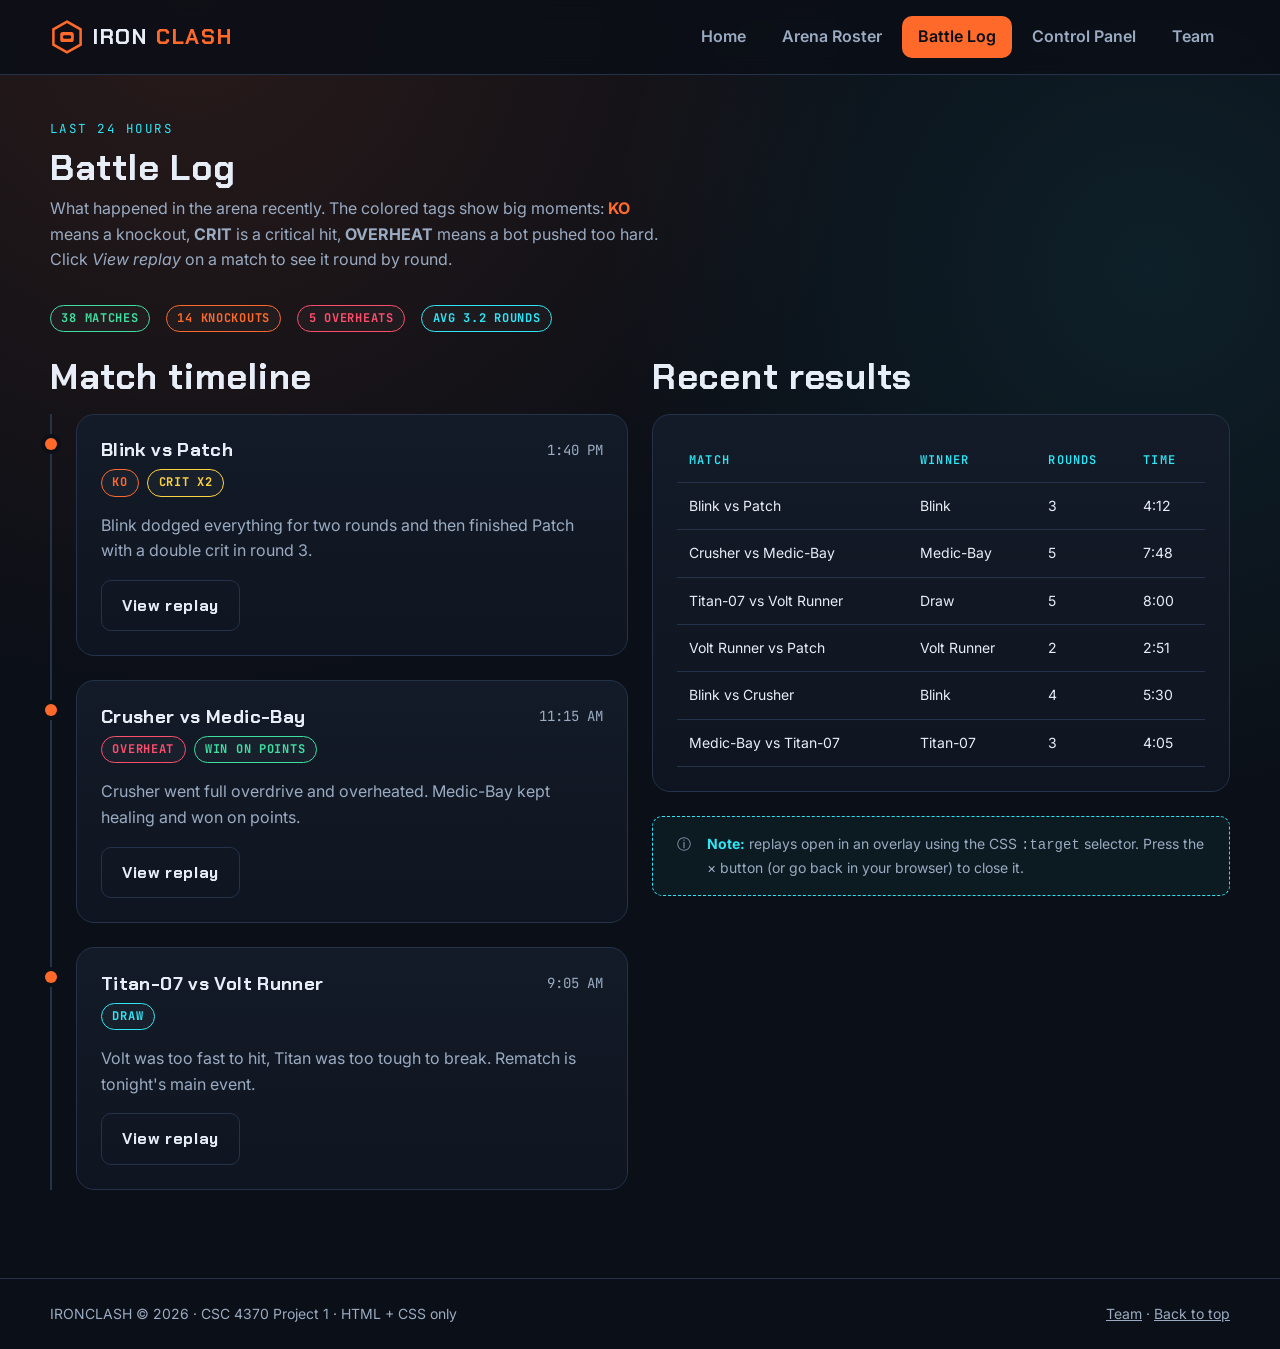
==== battle-log.html @ f1e57f51 "added roster page with type filters" ====
<!DOCTYPE html>
<html lang="en">
<head>
  <meta charset="UTF-8">
  <meta name="viewport" content="width=device-width, initial-scale=1.0">
  <meta name="description" content="IRONCLASH battle log - recent matches, alerts and round by round replays.">
  <title>Battle Log | IRONCLASH</title>
  <link rel="icon" href="images/logo.svg" type="image/svg+xml">
  <link rel="preconnect" href="https://fonts.googleapis.com">
  <link rel="preconnect" href="https://fonts.gstatic.com" crossorigin>
  <link href="https://fonts.googleapis.com/css2?family=Chakra+Petch:wght@500;700&family=Inter:wght@400;600&family=JetBrains+Mono:wght@400;700&display=swap" rel="stylesheet">
  <link rel="stylesheet" href="css/style.css">
  <link rel="stylesheet" href="css/animations.css">
</head>
<body>
  <a class="skip-link" href="#main">Skip to content</a>

  <header class="site-header">
    <div class="container header-inner">
      <a class="brand" href="index.html" aria-label="IRONCLASH home">
        <img class="brand-mark" src="images/logo.svg" alt="">
        IRON<span>CLASH</span>
      </a>
      <input type="checkbox" id="nav-toggle" class="nav-toggle">
      <label for="nav-toggle" class="nav-toggle-label"><span class="burger"></span> Menu</label>
      <nav class="main-nav" aria-label="Main">
        <ul>
          <li><a href="index.html">Home</a></li>
          <li><a href="roster.html">Arena Roster</a></li>
          <li><a href="battle-log.html" aria-current="page">Battle Log</a></li>
          <li><a href="control-panel.html">Control Panel</a></li>
          <li><a href="team.html">Team</a></li>
        </ul>
      </nav>
    </div>
  </header>

  <main id="main" class="container">
    <section class="page-head">
      <span class="eyebrow">Last 24 hours</span>
      <h1>Battle Log</h1>
      <p>What happened in the arena recently. The colored tags show big moments: <strong class="text-accent">KO</strong> means a knockout, <strong>CRIT</strong> is a critical hit, <strong>OVERHEAT</strong> means a bot pushed too hard. Click <em>View replay</em> on a match to see it round by round.</p>
    </section>

    <div class="summary" aria-label="Season summary">
      <span class="chip chip-green">38 matches</span>
      <span class="chip chip-orange">14 knockouts</span>
      <span class="chip chip-red">5 overheats</span>
      <span class="chip chip-cyan">avg 3.2 rounds</span>
    </div>

    <div class="grid grid-2">
      <section aria-labelledby="timeline-title">
        <h2 id="timeline-title">Match timeline</h2>
        <ol class="timeline">
          <li>
            <article class="card log-entry">
              <header>
                <h3 class="mb-0">Blink vs Patch</h3>
                <time datetime="2026-10-18T13:40">1:40 PM</time>
              </header>
              <div class="chips">
                <span class="chip chip-orange">KO</span>
                <span class="chip chip-yellow">CRIT x2</span>
              </div>
              <p class="text-muted">Blink dodged everything for two rounds and then finished Patch with a double crit in round 3.</p>
              <a class="btn btn-ghost" href="#replay-1">View replay</a>
            </article>
          </li>
          <li>
            <article class="card log-entry">
              <header>
                <h3 class="mb-0">Crusher vs Medic-Bay</h3>
                <time datetime="2026-10-18T11:15">11:15 AM</time>
              </header>
              <div class="chips">
                <span class="chip chip-red">OVERHEAT</span>
                <span class="chip chip-green">WIN ON POINTS</span>
              </div>
              <p class="text-muted">Crusher went full overdrive and overheated. Medic-Bay kept healing and won on points.</p>
              <a class="btn btn-ghost" href="#replay-2">View replay</a>
            </article>
          </li>
          <li>
            <article class="card log-entry">
              <header>
                <h3 class="mb-0">Titan-07 vs Volt Runner</h3>
                <time datetime="2026-10-18T09:05">9:05 AM</time>
              </header>
              <div class="chips">
                <span class="chip chip-cyan">DRAW</span>
              </div>
              <p class="text-muted">Volt was too fast to hit, Titan was too tough to break. Rematch is tonight's main event.</p>
              <a class="btn btn-ghost" href="#replay-3">View replay</a>
            </article>
          </li>
        </ol>
      </section>

      <section aria-labelledby="results-title">
        <h2 id="results-title">Recent results</h2>
        <div class="panel table-wrap">
          <table class="results-table">
            <caption class="sr-only">Last six match results</caption>
            <thead>
              <tr>
                <th scope="col">Match</th>
                <th scope="col">Winner</th>
                <th scope="col">Rounds</th>
                <th scope="col">Time</th>
              </tr>
            </thead>
            <tbody>
              <tr><td>Blink vs Patch</td><td>Blink</td><td>3</td><td>4:12</td></tr>
              <tr><td>Crusher vs Medic-Bay</td><td>Medic-Bay</td><td>5</td><td>7:48</td></tr>
              <tr><td>Titan-07 vs Volt Runner</td><td>Draw</td><td>5</td><td>8:00</td></tr>
              <tr><td>Volt Runner vs Patch</td><td>Volt Runner</td><td>2</td><td>2:51</td></tr>
              <tr><td>Blink vs Crusher</td><td>Blink</td><td>4</td><td>5:30</td></tr>
              <tr><td>Medic-Bay vs Titan-07</td><td>Titan-07</td><td>3</td><td>4:05</td></tr>
            </tbody>
          </table>
        </div>

        <div class="hint mt-4">
          <span aria-hidden="true">&#9432;</span>
          <p><strong>Note:</strong> replays open in an overlay using the CSS <code>:target</code> selector. Press the &times; button (or go back in your browser) to close it.</p>
        </div>
      </section>
    </div>
  </main>

  <!-- replay overlays: they show when the url ends in #replay-1, #replay-2 etc -->
  <div class="overlay" id="replay-1" role="dialog" aria-labelledby="r1-title">
    <div class="overlay-box panel hud-corners">
      <a class="overlay-close" href="#timeline-title" aria-label="Close replay">&times; close</a>
      <span class="eyebrow">Replay // 1:40 PM</span>
      <h2 id="r1-title">Blink vs Patch</h2>
      <div class="round">
        <h4>Round 1</h4>
        <div class="stat"><span>BLINK</span><span class="bar"><span class="fill fill-green" style="--val:100%"></span></span><span>100</span></div>
        <div class="stat"><span>PATCH</span><span class="bar"><span class="fill fill-green" style="--val:86%"></span></span><span>86</span></div>
      </div>
      <div class="round">
        <h4>Round 2</h4>
        <div class="stat"><span>BLINK</span><span class="bar"><span class="fill fill-green" style="--val:91%"></span></span><span>91</span></div>
        <div class="stat"><span>PATCH</span><span class="bar"><span class="fill" style="--val:54%"></span></span><span>54</span></div>
      </div>
      <div class="round">
        <h4>Round 3 <span class="chip chip-orange">KO</span></h4>
        <div class="stat"><span>BLINK</span><span class="bar"><span class="fill fill-green" style="--val:64%"></span></span><span>64</span></div>
        <div class="stat"><span>PATCH</span><span class="bar"><span class="fill fill-red" style="--val:0%"></span></span><span>0</span></div>
      </div>
    </div>
  </div>

  <div class="overlay" id="replay-2" role="dialog" aria-labelledby="r2-title">
    <div class="overlay-box panel hud-corners">
      <a class="overlay-close" href="#timeline-title" aria-label="Close replay">&times; close</a>
      <span class="eyebrow">Replay // 11:15 AM</span>
      <h2 id="r2-title">Crusher vs Medic-Bay</h2>
      <div class="round">
        <h4>Round 1</h4>
        <div class="stat"><span>CRUSHER</span><span class="bar"><span class="fill fill-green" style="--val:95%"></span></span><span>95</span></div>
        <div class="stat"><span>MEDIC</span><span class="bar"><span class="fill" style="--val:62%"></span></span><span>62</span></div>
      </div>
      <div class="round">
        <h4>Round 3 <span class="chip chip-red">OVERHEAT</span></h4>
        <div class="stat"><span>CRUSHER</span><span class="bar"><span class="fill" style="--val:48%"></span></span><span>48</span></div>
        <div class="stat"><span>MEDIC</span><span class="bar"><span class="fill fill-green" style="--val:70%"></span></span><span>70</span></div>
      </div>
      <div class="round">
        <h4>Round 5 <span class="chip chip-green">Points</span></h4>
        <div class="stat"><span>CRUSHER</span><span class="bar"><span class="fill fill-red" style="--val:22%"></span></span><span>22</span></div>
        <div class="stat"><span>MEDIC</span><span class="bar"><span class="fill fill-green" style="--val:58%"></span></span><span>58</span></div>
      </div>
    </div>
  </div>

  <div class="overlay" id="replay-3" role="dialog" aria-labelledby="r3-title">
    <div class="overlay-box panel hud-corners">
      <a class="overlay-close" href="#timeline-title" aria-label="Close replay">&times; close</a>
      <span class="eyebrow">Replay // 9:05 AM</span>
      <h2 id="r3-title">Titan-07 vs Volt Runner</h2>
      <div class="round">
        <h4>Round 1</h4>
        <div class="stat"><span>TITAN</span><span class="bar"><span class="fill fill-green" style="--val:99%"></span></span><span>99</span></div>
        <div class="stat"><span>VOLT</span><span class="bar"><span class="fill fill-green" style="--val:90%"></span></span><span>90</span></div>
      </div>
      <div class="round">
        <h4>Round 5 <span class="chip chip-cyan">Draw</span></h4>
        <div class="stat"><span>TITAN</span><span class="bar"><span class="fill fill-green" style="--val:71%"></span></span><span>71</span></div>
        <div class="stat"><span>VOLT</span><span class="bar"><span class="fill fill-green" style="--val:71%"></span></span><span>71</span></div>
      </div>
      <p class="text-muted mt-3 mb-0">Judges couldn't split them. Rematch is the featured match on the <a href="index.html">home page</a>.</p>
    </div>
  </div>

  <footer class="site-footer">
    <div class="container footer-inner">
      <p class="mb-0">IRONCLASH &copy; 2026 &middot; CSC 4370 Project 1 &middot; HTML + CSS only</p>
      <p class="mb-0"><a href="team.html">Team</a> &middot; <a href="#main">Back to top</a></p>
    </div>
  </footer>
</body>
</html>
---- css/style.css ----
/* =========================================
   IRONCLASH - robot arena dashboard
   main stylesheet
   order: variables > reset/base > layout > components > pages > utilities > media queries
   ========================================= */

/* ---------- 1. variables (design system) ---------- */
:root {
  /* colors */
  --bg: #0b0f17;
  --bg-2: #0f1520;
  --panel: #131b28;
  --panel-2: #182233;
  --line: #24324a;
  --text: #e8eef7;
  --muted: #9aabc2;
  --accent: #ff6a2b;     /* arena orange */
  --accent-2: #ffb347;
  --cyan: #2ee6f6;       /* hud lines */
  --green: #3ee0a0;
  --yellow: #ffd23f;
  --red: #ff4d6d;

  /* type */
  --font-head: "Chakra Petch", "Trebuchet MS", sans-serif;
  --font-body: "Inter", system-ui, -apple-system, "Segoe UI", sans-serif;
  --font-mono: "JetBrains Mono", ui-monospace, Menlo, monospace;
  --fs-sm: 0.875rem;
  --fs-base: 1rem;
  --fs-lg: 1.25rem;
  --fs-xl: clamp(1.6rem, 1.2rem + 1.6vw, 2.25rem);
  --fs-hero: clamp(2.2rem, 1.4rem + 4vw, 4rem);

  /* spacing + shape */
  --space-1: 0.25rem;
  --space-2: 0.5rem;
  --space-3: 1rem;
  --space-4: 1.5rem;
  --space-5: 2.5rem;
  --space-6: 4rem;
  --radius: 10px;
  --radius-lg: 18px;
  --shadow: 0 10px 30px rgba(0, 0, 0, 0.35);
  --glow: 0 0 0 1px rgba(46, 230, 246, 0.25), 0 0 24px rgba(46, 230, 246, 0.12);

  --max-w: 1180px;
  --speed: 0.25s;
}

/* ---------- 2. reset + base ---------- */
*,
*::before,
*::after {
  box-sizing: border-box;
}

html {
  scroll-behavior: smooth;
}

body {
  margin: 0;
  font-family: var(--font-body);
  font-size: var(--fs-base);
  line-height: 1.6;
  color: var(--text);
  background:
    radial-gradient(circle at 15% 0%, rgba(255, 106, 43, 0.12), transparent 40%),
    radial-gradient(circle at 90% 20%, rgba(46, 230, 246, 0.08), transparent 35%),
    var(--bg);
  min-height: 100vh;
}

img,
svg {
  max-width: 100%;
  display: block;
}

h1,
h2,
h3,
h4 {
  font-family: var(--font-head);
  line-height: 1.15;
  margin: 0 0 var(--space-3);
  letter-spacing: 0.02em;
}

h2 {
  font-size: var(--fs-xl);
}

p {
  margin: 0 0 var(--space-3);
}

a {
  color: var(--cyan);
}

a:hover {
  color: var(--accent-2);
}

/* one focus style for everything you can tab to */
:focus-visible {
  outline: 3px solid var(--yellow);
  outline-offset: 3px;
  border-radius: 4px;
}

table {
  border-collapse: collapse;
  width: 100%;
}

/* ---------- 3. layout ---------- */
.container {
  width: min(100% - 2rem, var(--max-w));
  margin-inline: auto;
}

.section {
  padding-block: var(--space-5);
}

.section-head {
  display: flex;
  flex-wrap: wrap;
  align-items: end;
  justify-content: space-between;
  gap: var(--space-3);
  margin-bottom: var(--space-4);
}

.section-head p {
  color: var(--muted);
  max-width: 55ch;
  margin: 0;
}

.grid {
  display: grid;
  gap: var(--space-4);
}

/* mobile first: everything stacks, columns get added in media queries */
.grid-2,
.grid-3,
.grid-4 {
  grid-template-columns: 1fr;
}

/* ---------- 4. header + nav ---------- */
.skip-link {
  position: absolute;
  left: 1rem;
  top: -100px;
  background: var(--yellow);
  color: #111;
  padding: var(--space-2) var(--space-3);
  border-radius: var(--radius);
  font-weight: 700;
  z-index: 100;
}

.skip-link:focus {
  top: 1rem;
}

.site-header {
  position: sticky;
  top: 0;
  z-index: 50;
  background: rgba(11, 15, 23, 0.85);
  backdrop-filter: blur(10px);
  border-bottom: 1px solid var(--line);
}

.header-inner {
  display: flex;
  flex-wrap: wrap;
  align-items: center;
  justify-content: space-between;
  gap: var(--space-2);
  padding-block: var(--space-3);
}

.brand {
  display: flex;
  align-items: center;
  gap: var(--space-2);
  font-family: var(--font-head);
  font-weight: 700;
  font-size: 1.35rem;
  color: var(--text);
  text-decoration: none;
  letter-spacing: 0.08em;
}

.brand-mark {
  width: 34px;
  height: 34px;
}

.brand span {
  color: var(--accent);
}

/* css-only mobile menu using a hidden checkbox */
.nav-toggle {
  position: absolute;
  opacity: 0;
  pointer-events: none;
}

.nav-toggle-label {
  display: inline-flex;
  align-items: center;
  gap: var(--space-2);
  padding: var(--space-2) var(--space-3);
  border: 1px solid var(--line);
  border-radius: var(--radius);
  font-family: var(--font-mono);
  font-size: var(--fs-sm);
  cursor: pointer;
}

.nav-toggle:focus-visible + .nav-toggle-label {
  outline: 3px solid var(--yellow);
  outline-offset: 3px;
}

.burger,
.burger::before,
.burger::after {
  display: block;
  width: 18px;
  height: 2px;
  background: var(--text);
  transition: transform var(--speed);
  content: "";
}

.burger {
  position: relative;
}

.burger::before {
  position: absolute;
  top: -6px;
}

.burger::after {
  position: absolute;
  top: 6px;
}

.nav-toggle:checked + .nav-toggle-label .burger {
  background: transparent;
}

.nav-toggle:checked + .nav-toggle-label .burger::before {
  transform: translateY(6px) rotate(45deg);
}

.nav-toggle:checked + .nav-toggle-label .burger::after {
  transform: translateY(-6px) rotate(-45deg);
}

.main-nav {
  flex-basis: 100%;
  max-height: 0;
  overflow: hidden;
  transition: max-height 0.35s ease;
}

.nav-toggle:checked ~ .main-nav {
  max-height: 400px;
}

.main-nav ul {
  list-style: none;
  margin: 0;
  padding: var(--space-2) 0;
  display: flex;
  flex-direction: column;
  gap: var(--space-1);
}

.main-nav a {
  display: block;
  padding: var(--space-2) var(--space-3);
  border-radius: var(--radius);
  color: var(--muted);
  text-decoration: none;
  font-weight: 600;
  transition: color var(--speed), background var(--speed);
}

.main-nav a:hover {
  color: var(--text);
  background: var(--panel-2);
}

.main-nav a[aria-current="page"] {
  color: var(--bg);
  background: var(--accent);
}

/* ---------- 5. components ---------- */

/* buttons */
.btn {
  display: inline-flex;
  align-items: center;
  gap: var(--space-2);
  padding: 0.75rem 1.25rem;
  border-radius: var(--radius);
  border: 1px solid transparent;
  font-family: var(--font-head);
  font-weight: 700;
  letter-spacing: 0.04em;
  text-decoration: none;
  cursor: pointer;
  transition: transform var(--speed), box-shadow var(--speed), background var(--speed);
}

.btn-primary {
  background: var(--accent);
  color: #1a0d05;
}

.btn-primary:hover {
  color: #1a0d05;
  transform: translateY(-2px);
  box-shadow: 0 8px 20px rgba(255, 106, 43, 0.35);
}

.btn-ghost {
  border-color: var(--line);
  color: var(--text);
}

.btn-ghost:hover {
  color: var(--text);
  border-color: var(--cyan);
  box-shadow: var(--glow);
}

/* panels / cards */
.panel {
  position: relative;
  background: linear-gradient(180deg, var(--panel), var(--bg-2));
  border: 1px solid var(--line);
  border-radius: var(--radius-lg);
  padding: var(--space-4);
}

.card {
  position: relative;
  background: linear-gradient(180deg, var(--panel), var(--bg-2));
  border: 1px solid var(--line);
  border-radius: var(--radius-lg);
  padding: var(--space-4);
  transition: transform var(--speed), border-color var(--speed), box-shadow var(--speed);
}

.card:hover {
  transform: translateY(-4px);
  border-color: var(--cyan);
  box-shadow: var(--glow);
}

/* hud corner brackets - just borders on pseudo elements */
.hud-corners::before,
.hud-corners::after {
  content: "";
  position: absolute;
  width: 18px;
  height: 18px;
  border: 2px solid var(--cyan);
  pointer-events: none;
}

.hud-corners::before {
  top: -1px;
  left: -1px;
  border-right: 0;
  border-bottom: 0;
  border-top-left-radius: var(--radius-lg);
}

.hud-corners::after {
  bottom: -1px;
  right: -1px;
  border-left: 0;
  border-top: 0;
  border-bottom-right-radius: var(--radius-lg);
}

/* small label above headings */
.eyebrow {
  display: inline-block;
  font-family: var(--font-mono);
  font-size: 0.78rem;
  letter-spacing: 0.2em;
  text-transform: uppercase;
  color: var(--cyan);
  margin-bottom: var(--space-2);
}

/* chips / badges */
.chip {
  display: inline-flex;
  align-items: center;
  gap: 0.4em;
  padding: 0.2rem 0.65rem;
  border-radius: 999px;
  font-family: var(--font-mono);
  font-size: 0.75rem;
  font-weight: 700;
  letter-spacing: 0.06em;
  text-transform: uppercase;
  border: 1px solid currentColor;
  background: rgba(255, 255, 255, 0.03);
}

.chip-green { color: var(--green); }
.chip-yellow { color: var(--yellow); }
.chip-red { color: var(--red); }
.chip-cyan { color: var(--cyan); }
.chip-orange { color: var(--accent); }

/* status dot (pulses when online) */
.status {
  display: inline-flex;
  align-items: center;
  gap: 0.45em;
  font-size: var(--fs-sm);
  color: var(--muted);
}

.status::before {
  content: "";
  width: 9px;
  height: 9px;
  border-radius: 50%;
  background: var(--muted);
}

.status-online::before {
  background: var(--green);
  animation: pulse 1.8s ease-out infinite;
}

.status-repair::before {
  background: var(--yellow);
  animation: blink 1.2s steps(2) infinite;
}

.status-offline::before {
  background: var(--red);
}

/* stat bars - width comes from --val set inline in the html */
.stat {
  display: grid;
  grid-template-columns: 4.5rem 1fr 2.5rem;
  align-items: center;
  gap: var(--space-2);
  font-family: var(--font-mono);
  font-size: 0.8rem;
  color: var(--muted);
  margin-bottom: var(--space-2);
}

.bar {
  height: 8px;
  border-radius: 999px;
  background: var(--bg);
  border: 1px solid var(--line);
  overflow: hidden;
}

.bar .fill {
  display: block;
  height: 100%;
  width: var(--val, 50%);
  border-radius: inherit;
  background: linear-gradient(90deg, var(--accent), var(--accent-2));
  transform-origin: left;
  animation: bar-grow 1.1s cubic-bezier(0.2, 0.8, 0.2, 1) both;
  transition: width 0.5s ease;
}

.fill-green { background: linear-gradient(90deg, #1fb57d, var(--green)) !important; }
.fill-cyan { background: linear-gradient(90deg, #13a8c0, var(--cyan)) !important; }
.fill-red { background: linear-gradient(90deg, #c22a48, var(--red)) !important; }

/* alert ticker */
.ticker {
  overflow: hidden;
  border-block: 1px solid var(--line);
  background: var(--bg-2);
  font-family: var(--font-mono);
  font-size: var(--fs-sm);
}

.ticker-track {
  display: flex;
  gap: var(--space-5);
  width: max-content;
  padding-block: var(--space-2);
  animation: ticker 28s linear infinite;
}

.ticker:hover .ticker-track {
  animation-play-state: paused;
}

.ticker-track span {
  white-space: nowrap;
  color: var(--muted);
}

.ticker-track strong {
  color: var(--accent-2);
}

/* hint box for first time visitors */
.hint {
  display: flex;
  gap: var(--space-3);
  align-items: flex-start;
  padding: var(--space-3) var(--space-4);
  border: 1px dashed var(--cyan);
  border-radius: var(--radius);
  background: rgba(46, 230, 246, 0.05);
  color: var(--muted);
  font-size: var(--fs-sm);
}

.hint strong {
  color: var(--cyan);
}

.hint p {
  margin: 0;
}

/* ---------- 6. footer ---------- */
.site-footer {
  margin-top: var(--space-6);
  border-top: 1px solid var(--line);
  padding-block: var(--space-4);
  color: var(--muted);
  font-size: var(--fs-sm);
}

.footer-inner {
  display: flex;
  flex-wrap: wrap;
  gap: var(--space-3);
  justify-content: space-between;
}

.site-footer a {
  color: var(--muted);
}

/* ---------- 7. page: home ---------- */
.hero {
  display: grid;
  gap: var(--space-5);
  align-items: center;
  padding-block: var(--space-5) var(--space-6);
}

.hero h1 {
  font-size: var(--fs-hero);
  margin-bottom: var(--space-3);
}

.hero h1 .glitch {
  color: var(--accent);
  display: inline-block;
  animation: glitch 4s steps(1) infinite;
}

.hero-lead {
  font-size: var(--fs-lg);
  color: var(--muted);
  max-width: 48ch;
}

.hero-actions {
  display: flex;
  flex-wrap: wrap;
  gap: var(--space-3);
  margin-block: var(--space-4);
}

.hero-visual {
  position: relative;
  aspect-ratio: 1 / 1;
  max-width: 440px;
  width: 100%;
  margin-inline: auto;
  border-radius: var(--radius-lg);
  border: 1px solid var(--line);
  background:
    linear-gradient(rgba(46, 230, 246, 0.06) 1px, transparent 1px) 0 0 / 28px 28px,
    linear-gradient(90deg, rgba(46, 230, 246, 0.06) 1px, transparent 1px) 0 0 / 28px 28px,
    var(--bg-2);
  overflow: hidden;
  display: grid;
  place-items: center;
}

.hero-visual img {
  width: 70%;
  animation: float 4s ease-in-out infinite;
  filter: drop-shadow(0 20px 30px rgba(255, 106, 43, 0.3));
}

/* scan line that sweeps over the robot */
.scanline {
  position: absolute;
  inset-inline: 0;
  top: 0;
  height: 60px;
  background: linear-gradient(180deg, transparent, rgba(46, 230, 246, 0.25), transparent);
  animation: scan 3.2s linear infinite;
  pointer-events: none;
}

.hud-tag {
  position: absolute;
  font-family: var(--font-mono);
  font-size: 0.72rem;
  padding: 0.2rem 0.5rem;
  border: 1px solid var(--cyan);
  color: var(--cyan);
  background: rgba(11, 15, 23, 0.8);
  border-radius: 4px;
}

.hud-tag.t1 { top: 12%; left: 6%; }
.hud-tag.t2 { bottom: 14%; right: 6%; color: var(--green); border-color: var(--green); }

.stat-card {
  text-align: left;
}

.stat-card .big {
  display: block;
  font-family: var(--font-head);
  font-size: 2.2rem;
  font-weight: 700;
  color: var(--text);
}

.stat-card .label {
  color: var(--muted);
  font-size: var(--fs-sm);
}

/* vs matchup */
.matchup {
  display: grid;
  gap: var(--space-4);
  align-items: center;
}

.versus {
  justify-self: center;
  font-family: var(--font-head);
  font-size: 2.5rem;
  font-weight: 700;
  color: var(--accent);
  animation: pulse-text 1.6s ease-in-out infinite;
}

.fighter {
  display: flex;
  gap: var(--space-3);
  align-items: center;
}

.fighter img {
  width: 84px;
  height: 84px;
  border-radius: var(--radius);
  background: var(--bg);
  border: 1px solid var(--line);
  padding: 6px;
}

.fighter-info {
  flex: 1;
}

.steps {
  counter-reset: step;
  list-style: none;
  padding: 0;
  margin: 0;
}

.steps li {
  counter-increment: step;
  position: relative;
  padding-top: var(--space-5);
}

.steps li::before {
  content: "0" counter(step);
  position: absolute;
  top: var(--space-4);
  left: var(--space-4);
  font-family: var(--font-mono);
  color: var(--accent);
  font-weight: 700;
}

.steps h3 {
  margin-top: var(--space-3);
}

.steps p {
  color: var(--muted);
  margin: 0;
}

/* ---------- 8. page: roster ---------- */

/* css-only filters: radio inputs are siblings of the grid */
.filter-bar {
  display: flex;
  flex-wrap: wrap;
  gap: var(--space-2);
  margin-bottom: var(--space-4);
}

.filter-bar label {
  padding: 0.45rem 1rem;
  border-radius: 999px;
  border: 1px solid var(--line);
  color: var(--muted);
  font-weight: 600;
  font-size: var(--fs-sm);
  cursor: pointer;
  transition: all var(--speed);
}

.filter-bar label:hover {
  color: var(--text);
  border-color: var(--cyan);
}

.filter-input {
  position: absolute;
  opacity: 0;
  pointer-events: none;
}

#f-all:checked ~ .filter-bar label[for="f-all"],
#f-tank:checked ~ .filter-bar label[for="f-tank"],
#f-speed:checked ~ .filter-bar label[for="f-speed"],
#f-support:checked ~ .filter-bar label[for="f-support"] {
  background: var(--accent);
  border-color: var(--accent);
  color: #1a0d05;
}

#f-all:focus-visible ~ .filter-bar label[for="f-all"],
#f-tank:focus-visible ~ .filter-bar label[for="f-tank"],
#f-speed:focus-visible ~ .filter-bar label[for="f-speed"],
#f-support:focus-visible ~ .filter-bar label[for="f-support"] {
  outline: 3px solid var(--yellow);
  outline-offset: 3px;
}

#f-tank:checked ~ .roster-grid .bot:not(.is-tank),
#f-speed:checked ~ .roster-grid .bot:not(.is-speed),
#f-support:checked ~ .roster-grid .bot:not(.is-support) {
  display: none;
}

.roster-grid {
  display: grid;
  gap: var(--space-4);
  grid-template-columns: repeat(auto-fill, minmax(260px, 1fr));
}

.bot {
  display: flex;
  flex-direction: column;
  gap: var(--space-3);
  animation: fade-up 0.6s ease both;
}

.bot-top {
  display: flex;
  justify-content: space-between;
  align-items: center;
}

.bot-img {
  background:
    radial-gradient(circle at 50% 60%, rgba(255, 106, 43, 0.18), transparent 60%),
    var(--bg);
  border: 1px solid var(--line);
  border-radius: var(--radius);
  padding: var(--space-3);
  aspect-ratio: 4 / 3;
  display: grid;
  place-items: center;
}

.bot-img img {
  height: 100%;
  transition: transform 0.4s ease;
}

.bot:hover .bot-img img {
  transform: scale(1.08) rotate(-3deg);
}

.bot h3 {
  margin: 0;
}

.bot .role {
  color: var(--muted);
  font-size: var(--fs-sm);
  margin: 0;
}

/* ---------- 9. page: battle log ---------- */
.summary {
  display: flex;
  flex-wrap: wrap;
  gap: var(--space-3);
  margin-bottom: var(--space-4);
}

.timeline {
  list-style: none;
  margin: 0;
  padding: 0 0 0 var(--space-4);
  border-left: 2px solid var(--line);
}

.timeline li {
  position: relative;
  margin-bottom: var(--space-4);
}

.timeline li::before {
  content: "";
  position: absolute;
  left: calc(-1 * var(--space-4) - 7px);
  top: var(--space-4);
  width: 12px;
  height: 12px;
  border-radius: 50%;
  background: var(--accent);
  box-shadow: 0 0 0 4px var(--bg);
}

.log-entry header {
  display: flex;
  flex-wrap: wrap;
  justify-content: space-between;
  gap: var(--space-2);
  align-items: center;
  margin-bottom: var(--space-2);
}

.log-entry time {
  font-family: var(--font-mono);
  font-size: var(--fs-sm);
  color: var(--muted);
}

.log-entry .chips {
  display: flex;
  flex-wrap: wrap;
  gap: var(--space-2);
  margin-bottom: var(--space-3);
}

.results-table {
  font-size: var(--fs-sm);
}

.table-wrap {
  overflow-x: auto;
}

.results-table th,
.results-table td {
  text-align: left;
  padding: 0.75rem;
  border-bottom: 1px solid var(--line);
  white-space: nowrap;
}

.results-table th {
  font-family: var(--font-mono);
  font-weight: 600;
  color: var(--cyan);
  text-transform: uppercase;
  font-size: 0.75rem;
  letter-spacing: 0.1em;
}

.results-table tbody tr {
  transition: background var(--speed);
}

.results-table tbody tr:hover {
  background: var(--panel-2);
}

/* replay overlay - opens with :target */
.overlay {
  position: fixed;
  inset: 0;
  z-index: 200;
  display: grid;
  place-items: center;
  padding: var(--space-3);
  background: rgba(5, 8, 12, 0.85);
  opacity: 0;
  visibility: hidden;
  transition: opacity 0.3s, visibility 0.3s;
}

.overlay:target {
  opacity: 1;
  visibility: visible;
}

.overlay-box {
  width: min(100%, 620px);
  max-height: 90vh;
  overflow-y: auto;
  transform: scale(0.92);
  transition: transform 0.3s ease;
}

.overlay:target .overlay-box {
  transform: scale(1);
}

.overlay-close {
  float: right;
  font-family: var(--font-mono);
  text-decoration: none;
  border: 1px solid var(--line);
  padding: 0.2rem 0.6rem;
  border-radius: var(--radius);
  color: var(--muted);
}

.overlay-close:hover {
  color: var(--red);
  border-color: var(--red);
}

.round {
  border-top: 1px solid var(--line);
  padding-top: var(--space-3);
  margin-top: var(--space-3);
}

.round h4 {
  font-size: var(--fs-sm);
  color: var(--cyan);
  font-family: var(--font-mono);
  text-transform: uppercase;
  letter-spacing: 0.12em;
}

/* ---------- 10. page: control panel ---------- */
.hud {
  display: grid;
  gap: var(--space-4);
}

.hud-title {
  display: flex;
  justify-content: space-between;
  align-items: center;
  gap: var(--space-2);
  flex-wrap: wrap;
  margin-bottom: var(--space-3);
}

.hud-title h2,
.hud-title h3 {
  margin: 0;
  font-size: var(--fs-lg);
}

.pilot {
  display: flex;
  gap: var(--space-3);
  align-items: center;
  margin-bottom: var(--space-3);
}

.pilot img {
  width: 96px;
  height: 96px;
  border-radius: var(--radius);
  background: var(--bg);
  border: 1px solid var(--line);
  padding: 6px;
}

/* power-up switches: checkboxes come before .toggle-list and .readout */
.pu-input {
  position: absolute;
  opacity: 0;
  pointer-events: none;
}

.toggle-list {
  display: grid;
  gap: var(--space-3);
}

.toggle {
  display: flex;
  align-items: center;
  justify-content: space-between;
  gap: var(--space-3);
  padding: var(--space-3);
  border: 1px solid var(--line);
  border-radius: var(--radius);
  background: var(--bg-2);
  cursor: pointer;
  transition: border-color var(--speed), background var(--speed);
}

.toggle:hover {
  border-color: var(--cyan);
}

.toggle strong {
  display: block;
  font-family: var(--font-head);
}

.toggle small {
  color: var(--muted);
}

.switch {
  flex-shrink: 0;
  position: relative;
  width: 52px;
  height: 28px;
  border-radius: 999px;
  background: var(--line);
  transition: background var(--speed);
}

.switch::after {
  content: "";
  position: absolute;
  top: 4px;
  left: 4px;
  width: 20px;
  height: 20px;
  border-radius: 50%;
  background: var(--text);
  transition: transform var(--speed);
}

#pu-overdrive:checked ~ .toggle-list label[for="pu-overdrive"],
#pu-shield:checked ~ .toggle-list label[for="pu-shield"],
#pu-repair:checked ~ .toggle-list label[for="pu-repair"] {
  border-color: var(--accent);
  background: rgba(255, 106, 43, 0.08);
}

#pu-overdrive:checked ~ .toggle-list label[for="pu-overdrive"] .switch,
#pu-shield:checked ~ .toggle-list label[for="pu-shield"] .switch,
#pu-repair:checked ~ .toggle-list label[for="pu-repair"] .switch {
  background: var(--accent);
}

#pu-overdrive:checked ~ .toggle-list label[for="pu-overdrive"] .switch::after,
#pu-shield:checked ~ .toggle-list label[for="pu-shield"] .switch::after,
#pu-repair:checked ~ .toggle-list label[for="pu-repair"] .switch::after {
  transform: translateX(24px);
}

#pu-overdrive:focus-visible ~ .toggle-list label[for="pu-overdrive"],
#pu-shield:focus-visible ~ .toggle-list label[for="pu-shield"],
#pu-repair:focus-visible ~ .toggle-list label[for="pu-repair"] {
  outline: 3px solid var(--yellow);
  outline-offset: 3px;
}

/* readout reacts to the switches */
.readout {
  margin-top: var(--space-4);
}

.alerts {
  display: flex;
  flex-wrap: wrap;
  gap: var(--space-2);
  min-height: 1.8rem;
  margin-top: var(--space-3);
}

.alerts .chip {
  display: none;
  animation: pop-in 0.35s ease both;
}

.alerts .chip.idle {
  display: inline-flex;
}

#pu-overdrive:checked ~ .readout .alert-overdrive,
#pu-shield:checked ~ .readout .alert-shield,
#pu-repair:checked ~ .readout .alert-repair {
  display: inline-flex;
}

#pu-overdrive:checked ~ .readout .idle,
#pu-shield:checked ~ .readout .idle,
#pu-repair:checked ~ .readout .idle {
  display: none;
}

#pu-overdrive:checked ~ .readout .bar-energy .fill { width: 100%; }
#pu-overdrive:checked ~ .readout .bar-heat .fill { width: 92%; animation: heat 0.6s ease-in-out infinite alternate; }
#pu-shield:checked ~ .readout .bar-shield .fill { width: 100%; }
#pu-repair:checked ~ .readout .bar-hull .fill { width: 96%; }

.radar {
  position: relative;
  aspect-ratio: 1;
  max-width: 260px;
  margin: var(--space-3) auto 0;
  border-radius: 50%;
  border: 1px solid rgba(46, 230, 246, 0.4);
  background:
    radial-gradient(circle, transparent 32%, rgba(46, 230, 246, 0.2) 33%, transparent 34%),
    radial-gradient(circle, transparent 65%, rgba(46, 230, 246, 0.2) 66%, transparent 67%),
    var(--bg);
  overflow: hidden;
}

.radar::before {
  content: "";
  position: absolute;
  inset: 0;
  background: conic-gradient(from 0deg, rgba(46, 230, 246, 0.45), transparent 25%);
  animation: spin 3s linear infinite;
}

.radar .blip {
  position: absolute;
  width: 10px;
  height: 10px;
  border-radius: 50%;
  background: var(--red);
  animation: blink 1.4s ease-in-out infinite;
}

.radar .b1 { top: 30%; left: 62%; }
.radar .b2 { top: 66%; left: 28%; animation-delay: 0.6s; }

/* ---------- 11. bonus: ai pilot model comparison (flip cards) ---------- */
.model-grid {
  display: grid;
  gap: var(--space-4);
  grid-template-columns: 1fr;
}

.model-card {
  perspective: 1000px;
  min-height: 330px;
  outline-offset: 6px;
}

.model-inner {
  position: relative;
  height: 100%;
  min-height: 330px;
  transform-style: preserve-3d;
  transition: transform 0.7s cubic-bezier(0.3, 0.7, 0.2, 1);
}

/* flips on hover and on keyboard focus */
.model-card:hover .model-inner,
.model-card:focus-within .model-inner,
.model-card:focus .model-inner {
  transform: rotateY(180deg);
}

.model-face {
  position: absolute;
  inset: 0;
  backface-visibility: hidden;
  -webkit-backface-visibility: hidden;
  display: flex;
  flex-direction: column;
  gap: var(--space-2);
  padding: var(--space-4);
  border-radius: var(--radius-lg);
  border: 1px solid var(--line);
  background: linear-gradient(180deg, var(--panel), var(--bg-2));
}

.model-front {
  justify-content: space-between;
}

.model-front .model-icon {
  font-family: var(--font-mono);
  font-size: 2.6rem;
  color: var(--cyan);
}

.model-front p {
  color: var(--muted);
}

.model-back {
  transform: rotateY(180deg);
  border-color: var(--cyan);
}

.model-back h3 {
  font-size: var(--fs-lg);
  margin-bottom: var(--space-2);
}

.confidence {
  margin-top: auto;
  font-size: var(--fs-sm);
  color: var(--muted);
  border-top: 1px dashed var(--line);
  padding-top: var(--space-2);
}

.confidence strong {
  color: var(--green);
}

.model-card.recommended .model-front {
  border-color: var(--accent);
}

.flip-hint {
  font-family: var(--font-mono);
  font-size: 0.75rem;
  color: var(--cyan);
}

/* ---------- 12. page: team ---------- */
.leader {
  display: grid;
  gap: var(--space-4);
  align-items: center;
}

.avatar {
  width: 120px;
  height: 120px;
  border-radius: 50%;
  display: grid;
  place-items: center;
  font-family: var(--font-head);
  font-size: 2.6rem;
  font-weight: 700;
  color: #1a0d05;
  background: linear-gradient(135deg, var(--accent), var(--accent-2));
  box-shadow: 0 0 0 6px var(--bg), 0 0 0 8px var(--accent);
}

.duty-list {
  margin: 0;
  padding-left: 1.1rem;
  color: var(--muted);
}

.duty-list li {
  margin-bottom: var(--space-1);
}

.time-table td:last-child,
.time-table th:last-child {
  text-align: right;
}

.time-table tfoot td {
  font-weight: 700;
  color: var(--text);
  border-top: 2px solid var(--accent);
}

/* ---------- 13. utilities ---------- */
.sr-only {
  position: absolute;
  width: 1px;
  height: 1px;
  padding: 0;
  margin: -1px;
  overflow: hidden;
  clip: rect(0, 0, 0, 0);
  white-space: nowrap;
  border: 0;
}

.text-muted { color: var(--muted); }
.text-accent { color: var(--accent); }
.text-center { text-align: center; }
.mono { font-family: var(--font-mono); }
.mt-0 { margin-top: 0; }
.mb-0 { margin-bottom: 0; }
.mt-3 { margin-top: var(--space-3); }
.mt-4 { margin-top: var(--space-4); }
.flex { display: flex; }
.gap-2 { gap: var(--space-2); }
.wrap { flex-wrap: wrap; }

/* page title banner used on inner pages */
.page-head {
  padding-block: var(--space-5) var(--space-3);
}

.page-head h1 {
  font-size: var(--fs-xl);
  margin-bottom: var(--space-2);
}

.page-head p {
  color: var(--muted);
  max-width: 62ch;
}

/* ---------- 14. media queries ---------- */

/* tablet */
@media (min-width: 640px) {
  .grid-2 { grid-template-columns: repeat(2, 1fr); }
  .grid-3 { grid-template-columns: repeat(2, 1fr); }
  .grid-4 { grid-template-columns: repeat(2, 1fr); }
  .model-grid { grid-template-columns: repeat(2, 1fr); }

  .leader {
    grid-template-columns: auto 1fr;
  }
}

/* desktop */
@media (min-width: 960px) {
  .nav-toggle-label {
    display: none;
  }

  .main-nav {
    flex-basis: auto;
    max-height: none;
    overflow: visible;
  }

  .main-nav ul {
    flex-direction: row;
    padding: 0;
  }

  .grid-3 { grid-template-columns: repeat(3, 1fr); }
  .grid-4 { grid-template-columns: repeat(4, 1fr); }
  .model-grid { grid-template-columns: repeat(3, 1fr); }

  .hero {
    grid-template-columns: 1.1fr 0.9fr;
  }

  .matchup {
    grid-template-columns: 1fr auto 1fr;
  }

  .hud {
    grid-template-columns: 1fr 1.3fr;
  }

  .hud .span-2 {
    grid-column: 1 / -1;
  }
}

/* people who turned off motion in their OS settings */
@media (prefers-reduced-motion: reduce) {
  *,
  *::before,
  *::after {
    animation-duration: 0.01ms !important;
    animation-iteration-count: 1 !important;
    transition-duration: 0.01ms !important;
    scroll-behavior: auto !important;
  }
}
---- css/animations.css ----
/* =========================================
   animations.css
   all the @keyframes live here so style.css stays readable
   ========================================= */

/* status dot ring - online bots */
@keyframes pulse {
  0% { box-shadow: 0 0 0 0 rgba(62, 224, 160, 0.7); }
  70% { box-shadow: 0 0 0 8px rgba(62, 224, 160, 0); }
  100% { box-shadow: 0 0 0 0 rgba(62, 224, 160, 0); }
}

/* on/off blink - repair status + radar blips */
@keyframes blink {
  0%, 100% { opacity: 1; }
  50% { opacity: 0.2; }
}

/* stat bars fill in from the left on page load */
@keyframes bar-grow {
  from { transform: scaleX(0); }
  to { transform: scaleX(1); }
}

/* robot floating in the hero */
@keyframes float {
  0%, 100% { transform: translateY(0) rotate(0deg); }
  50% { transform: translateY(-16px) rotate(1.5deg); }
}

/* hud scan line moving top to bottom */
@keyframes scan {
  from { transform: translateY(-60px); }
  to { transform: translateY(480px); }
}

/* alert ticker scroll - track is duplicated so it loops clean */
@keyframes ticker {
  from { transform: translateX(0); }
  to { transform: translateX(-50%); }
}

/* small glitch jump on the hero word */
@keyframes glitch {
  0%, 92%, 100% { transform: none; text-shadow: none; }
  93% { transform: translate(-2px, 1px); text-shadow: 2px 0 var(--cyan), -2px 0 var(--red); }
  95% { transform: translate(2px, -1px); text-shadow: -2px 0 var(--cyan), 2px 0 var(--red); }
  97% { transform: translate(-1px, 0); text-shadow: none; }
}

/* VS text breathing */
@keyframes pulse-text {
  0%, 100% { transform: scale(1); opacity: 1; }
  50% { transform: scale(1.12); opacity: 0.75; }
}

/* cards sliding up when the page loads */
@keyframes fade-up {
  from { opacity: 0; transform: translateY(18px); }
  to { opacity: 1; transform: translateY(0); }
}

/* alert chips popping in when a power-up turns on */
@keyframes pop-in {
  0% { opacity: 0; transform: scale(0.6); }
  70% { transform: scale(1.08); }
  100% { opacity: 1; transform: scale(1); }
}

/* overheating bar flicker when overdrive is on */
@keyframes heat {
  from { filter: brightness(1); }
  to { filter: brightness(1.6) saturate(1.4); }
}

/* radar sweep */
@keyframes spin {
  to { transform: rotate(360deg); }
}

/* stagger the roster cards a bit */
.roster-grid .bot:nth-child(2) { animation-delay: 0.08s; }
.roster-grid .bot:nth-child(3) { animation-delay: 0.16s; }
.roster-grid .bot:nth-child(4) { animation-delay: 0.24s; }
.roster-grid .bot:nth-child(5) { animation-delay: 0.32s; }
.roster-grid .bot:nth-child(6) { animation-delay: 0.4s; }
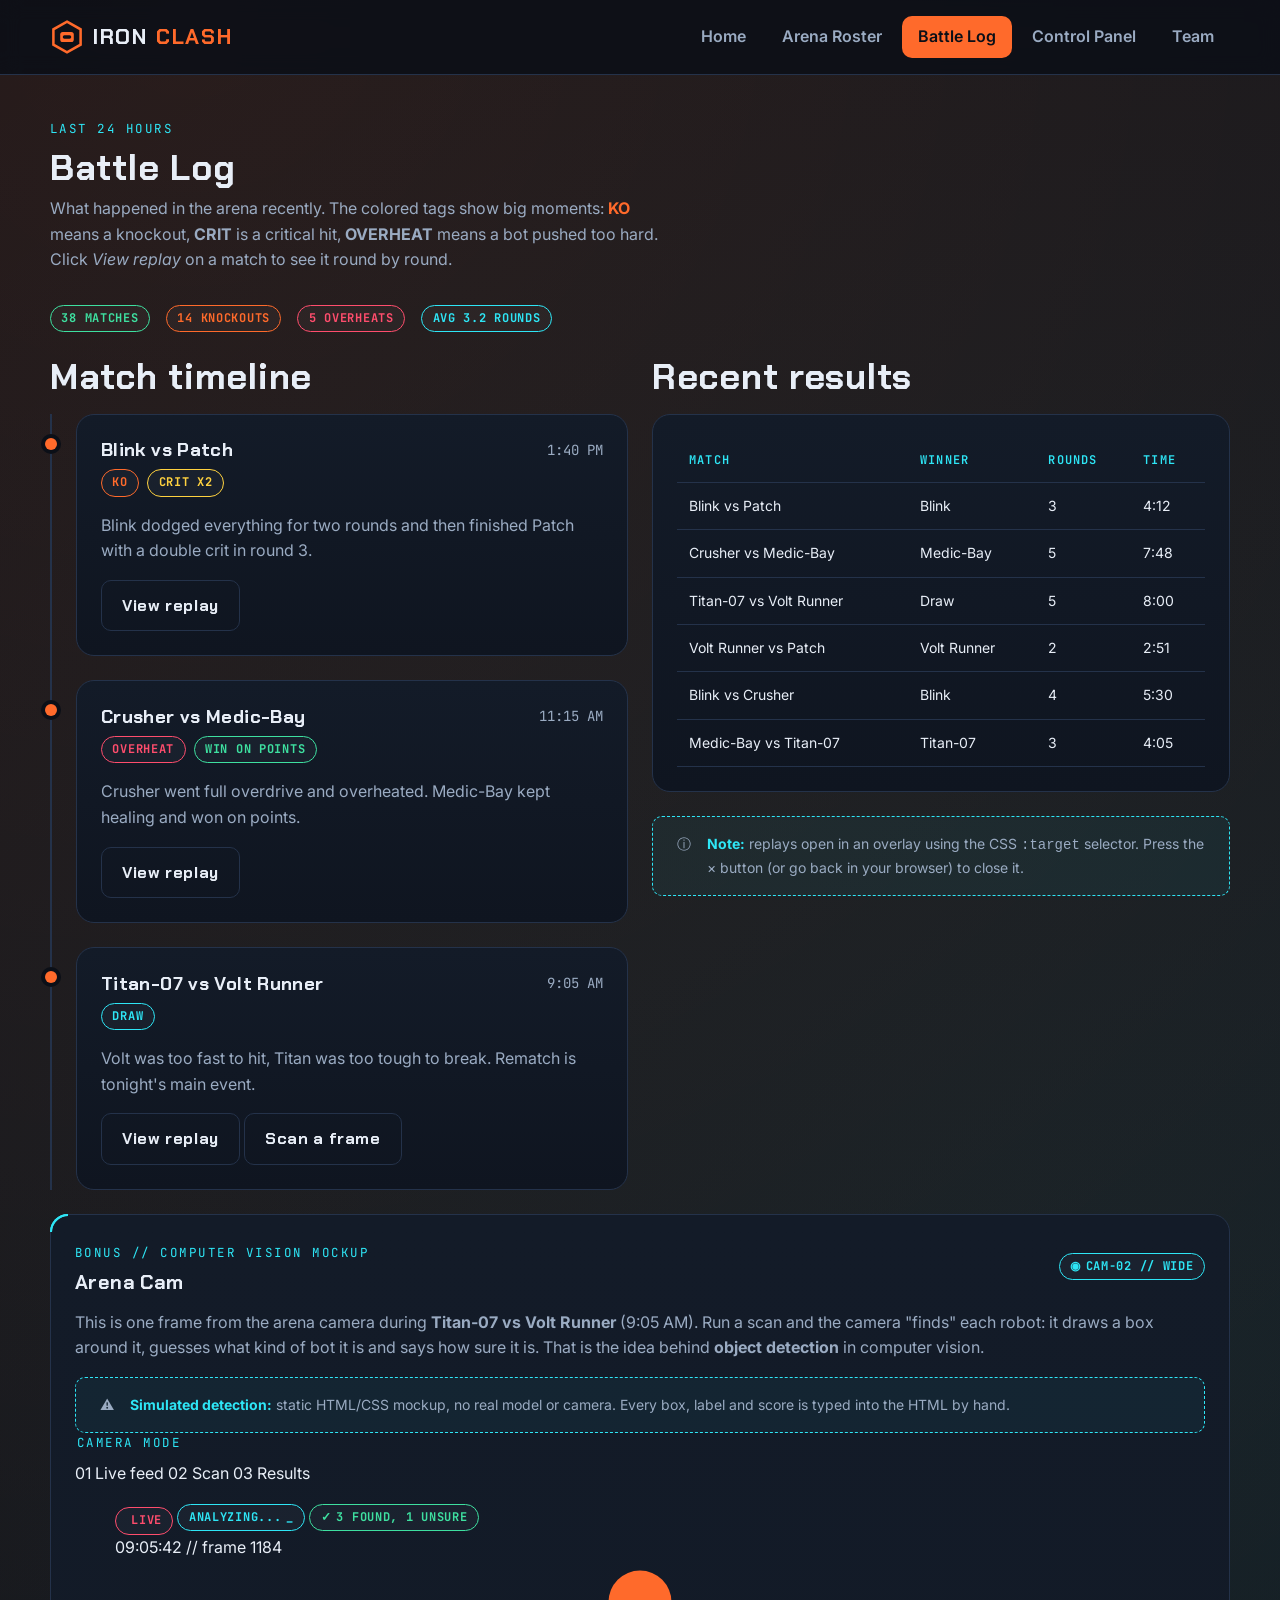
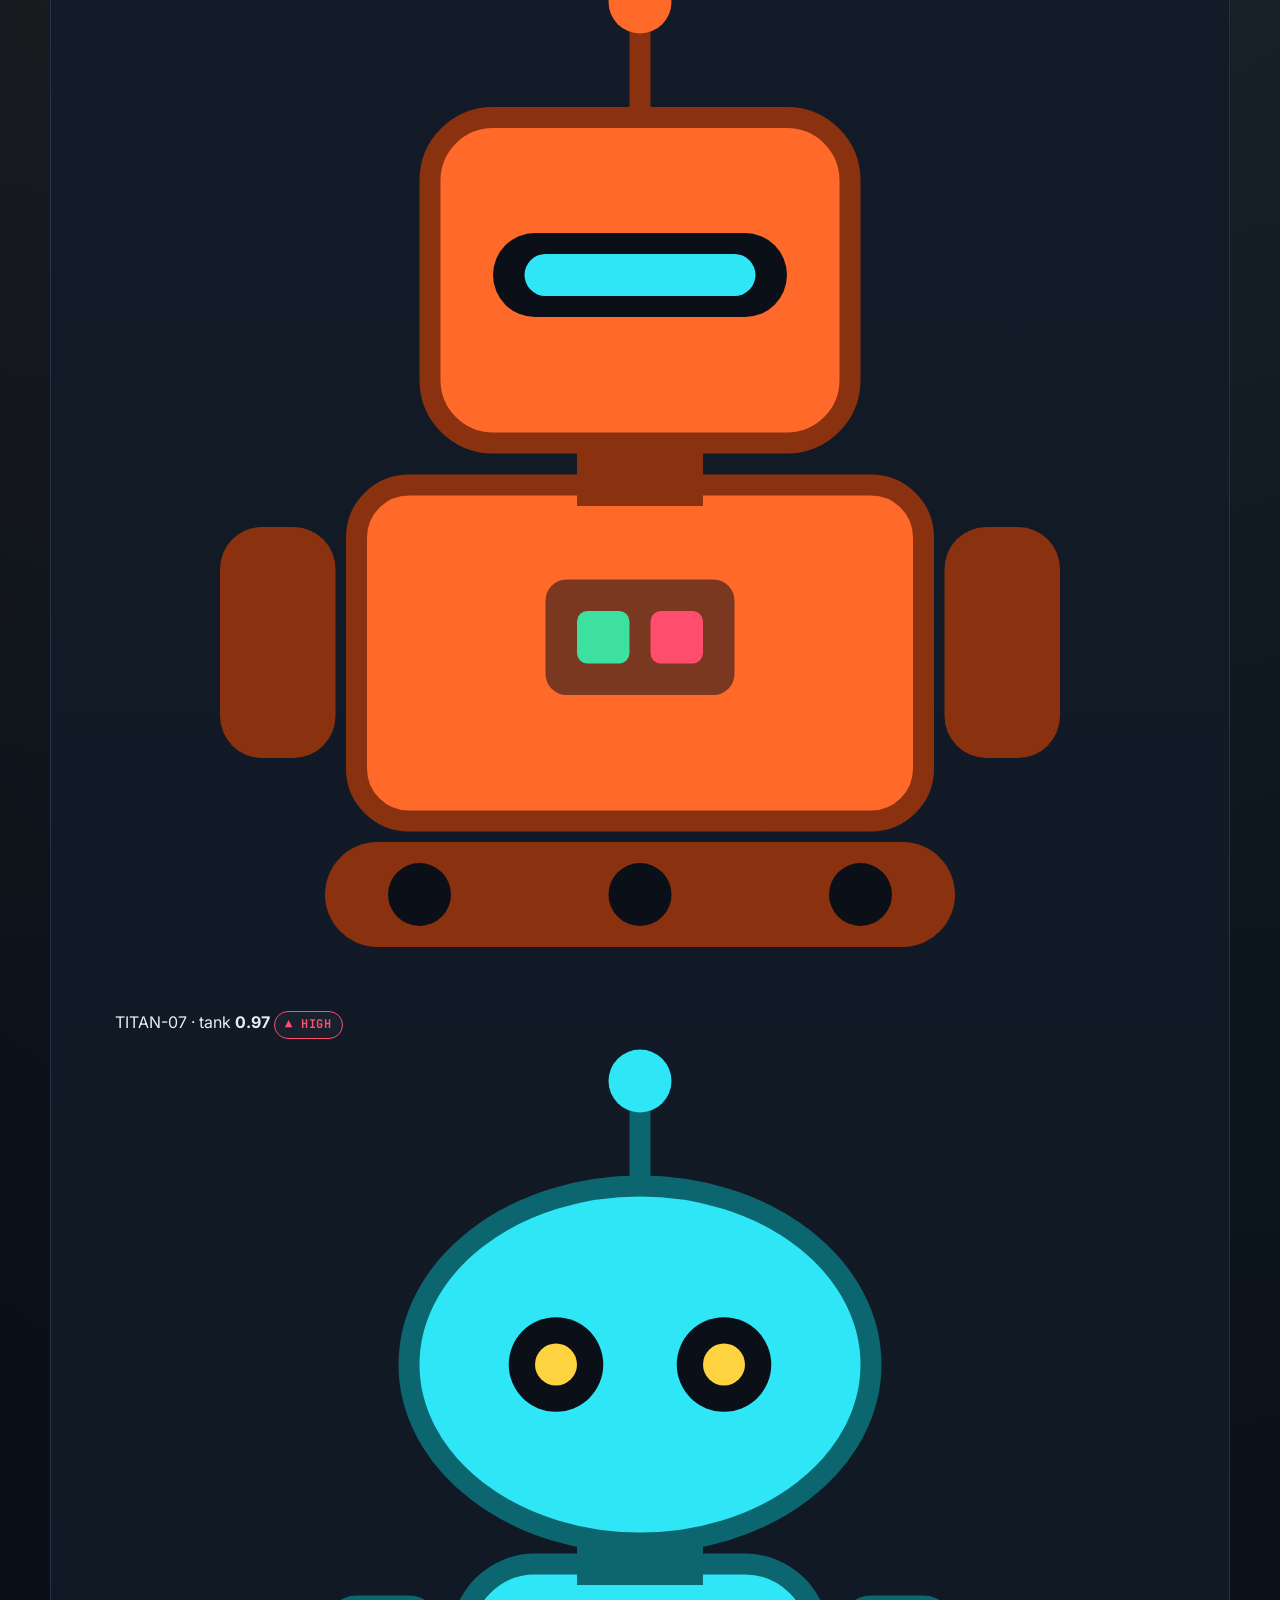
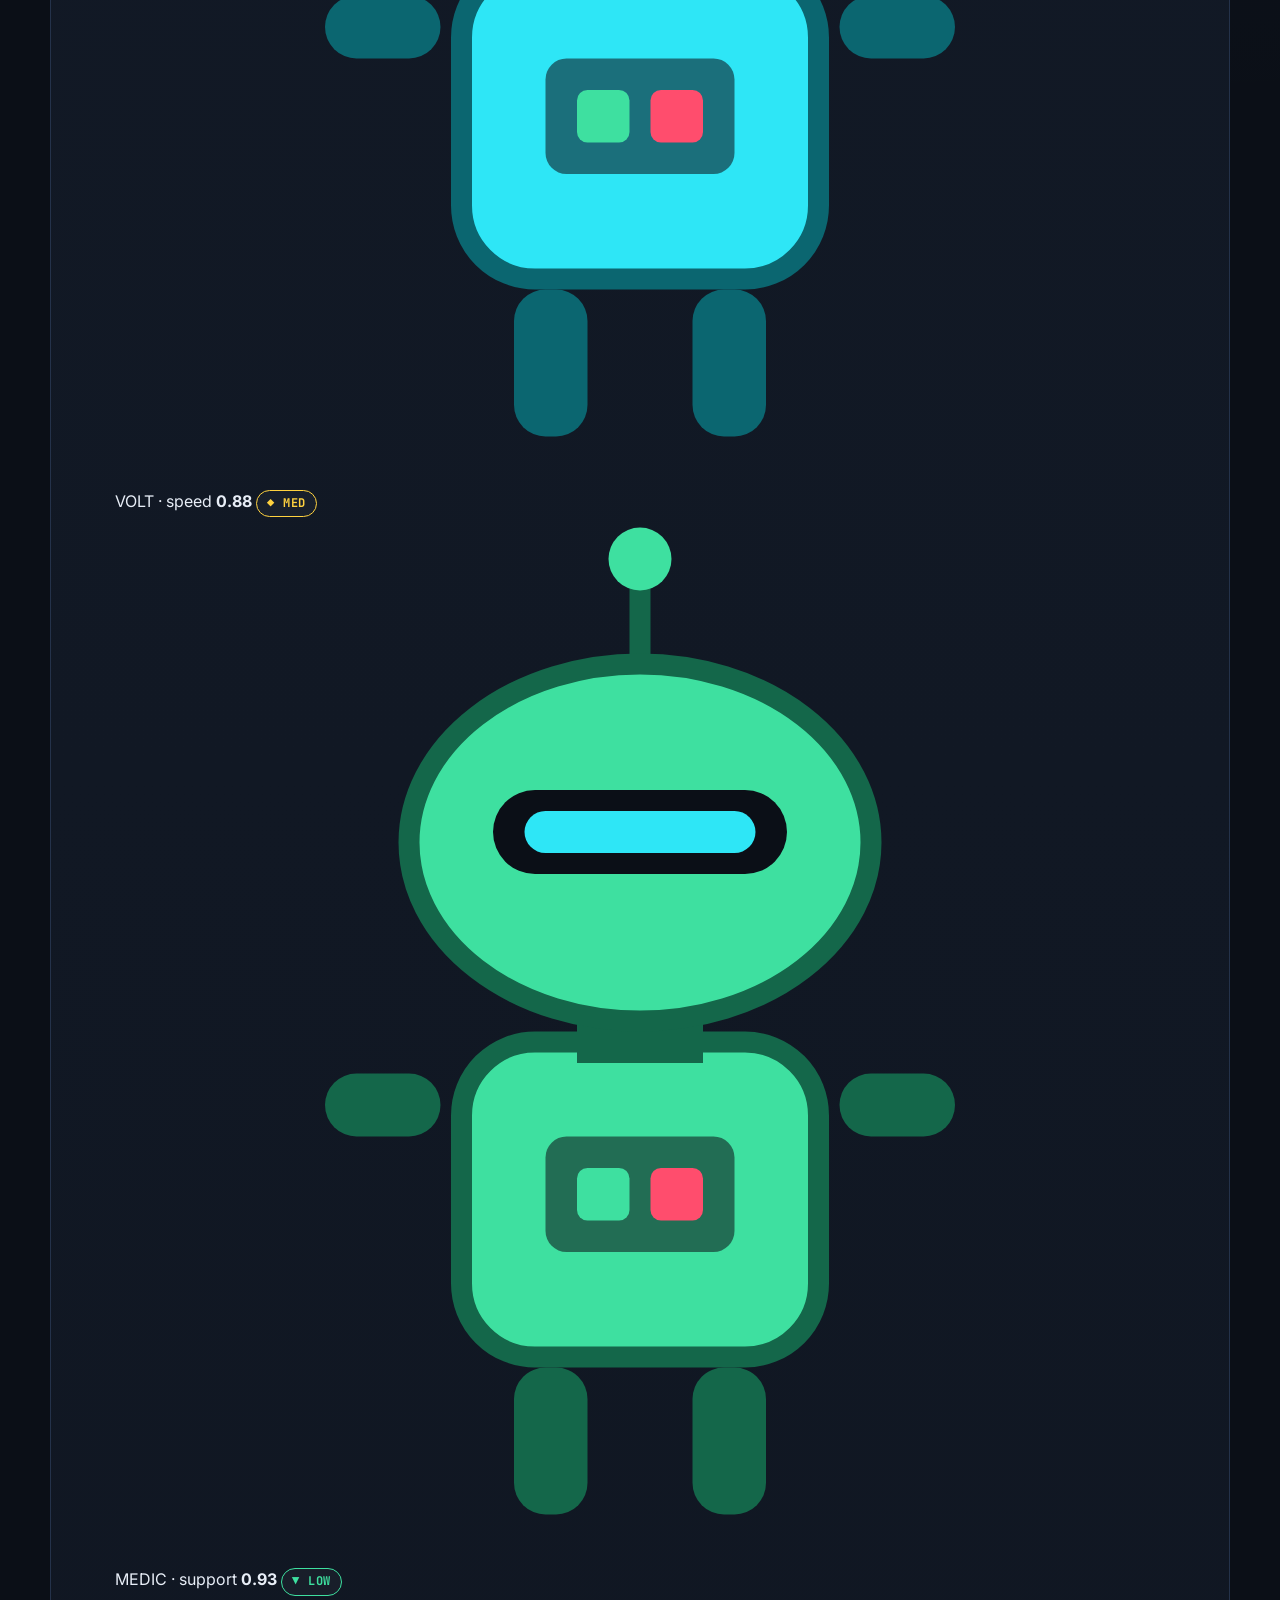
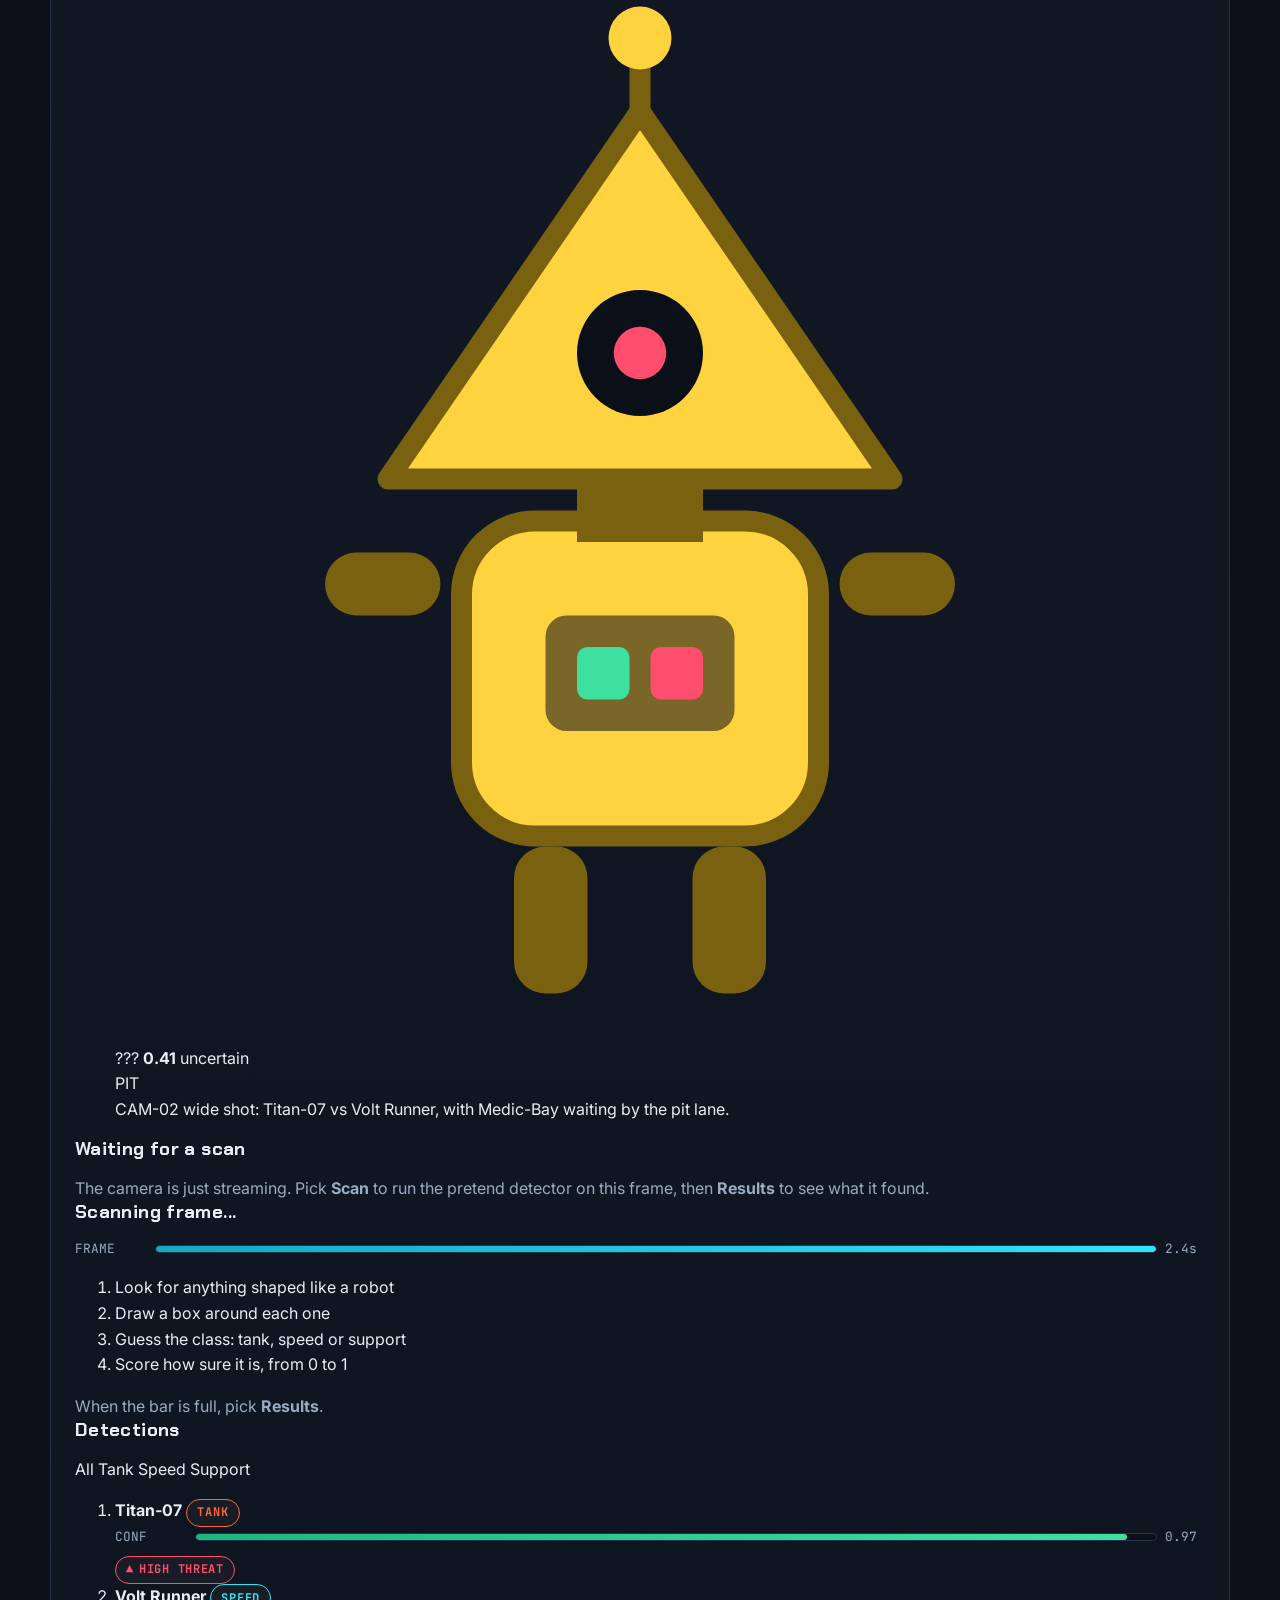
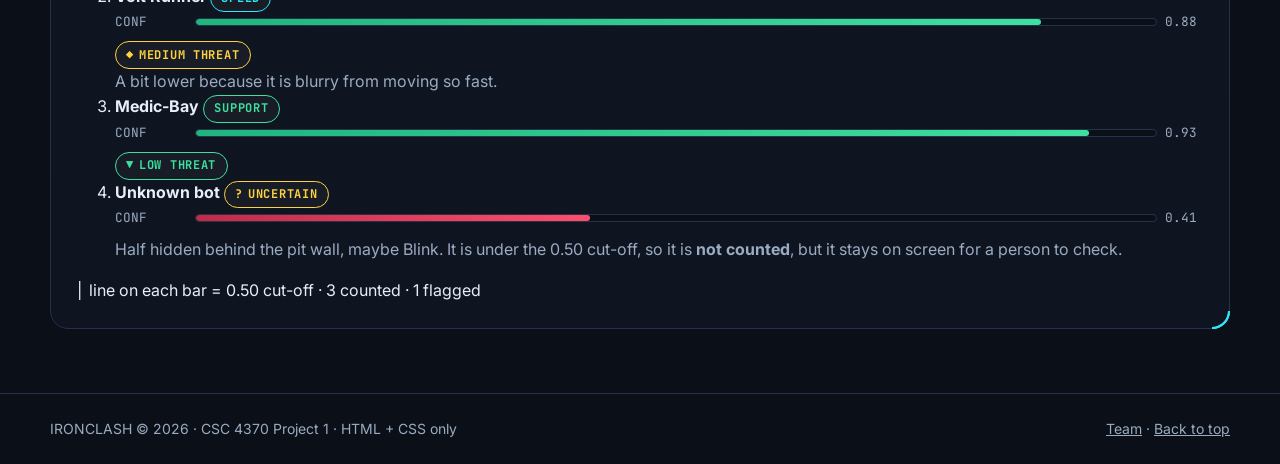
==== commit aa6bc605: "fixed battle log overflow, replay headings and table focus" ====
--- a/battle-log.html
+++ b/battle-log.html
@@ -10,6 +10,7 @@
   <link rel="preconnect" href="https://fonts.gstatic.com" crossorigin>
   <link href="https://fonts.googleapis.com/css2?family=Chakra+Petch:wght@500;700&family=Inter:wght@400;600&family=JetBrains+Mono:wght@400;700&display=swap" rel="stylesheet">
   <link rel="stylesheet" href="css/style.css">
+  <link rel="stylesheet" href="css/arena-cam.css">
   <link rel="stylesheet" href="css/animations.css">
 </head>
 <body>
@@ -92,6 +93,7 @@
               </div>
               <p class="text-muted">Volt was too fast to hit, Titan was too tough to break. Rematch is tonight's main event.</p>
               <a class="btn btn-ghost" href="#replay-3">View replay</a>
+              <a class="btn btn-ghost" href="#arena-cam">Scan a frame</a>
             </article>
           </li>
         </ol>
@@ -99,7 +101,7 @@
 
       <section aria-labelledby="results-title">
         <h2 id="results-title">Recent results</h2>
-        <div class="panel table-wrap">
+        <div class="panel table-wrap" tabindex="0" role="region" aria-labelledby="results-title">
           <table class="results-table">
             <caption class="sr-only">Last six match results</caption>
             <thead>
@@ -127,6 +129,154 @@
         </div>
       </section>
     </div>
+
+    <!-- bonus: arena cam - a pretend computer vision scan of one match frame -->
+    <!-- the radios are inside .cam, so .cam:has(...) can switch every part of it -->
+    <section id="arena-cam" class="cam panel hud-corners" aria-labelledby="cam-title">
+      <div class="hud-title">
+        <div>
+          <span class="eyebrow">Bonus // computer vision mockup</span>
+          <h2 id="cam-title">Arena Cam</h2>
+        </div>
+        <span class="chip chip-cyan"><span aria-hidden="true">&#9673;</span> CAM-02 // wide</span>
+      </div>
+
+      <p class="text-muted">This is one frame from the arena camera during <strong>Titan-07 vs Volt Runner</strong> (9:05 AM). Run a scan and the camera "finds" each robot: it draws a box around it, guesses what kind of bot it is and says how sure it is. That is the idea behind <strong>object detection</strong> in computer vision.</p>
+
+      <div class="hint">
+        <span aria-hidden="true">&#9888;</span>
+        <p><strong>Simulated detection:</strong> static HTML/CSS mockup, no real model or camera. Every box, label and score is typed into the HTML by hand.</p>
+      </div>
+
+      <!-- step buttons: real radios (hidden with .sr-only so they can still be tabbed to) -->
+      <fieldset class="cp-fieldset cam-modes">
+        <legend class="eyebrow">Camera mode</legend>
+        <div class="cam-mode-row">
+          <label class="cam-mode" for="cam-live">
+            <input class="sr-only" type="radio" name="cam-mode" id="cam-live" checked>
+            <span class="cam-step" aria-hidden="true">01</span> Live feed
+          </label>
+          <label class="cam-mode" for="cam-scan">
+            <input class="sr-only" type="radio" name="cam-mode" id="cam-scan">
+            <span class="cam-step" aria-hidden="true">02</span> Scan
+          </label>
+          <label class="cam-mode" for="cam-results">
+            <input class="sr-only" type="radio" name="cam-mode" id="cam-results">
+            <span class="cam-step" aria-hidden="true">03</span> Results
+          </label>
+        </div>
+      </fieldset>
+
+      <div class="cam-body">
+        <figure class="cam-view">
+          <div class="cam-bar">
+            <!-- only the chip for the current mode is shown -->
+            <p class="cam-status mb-0">
+              <span class="chip chip-red st-idle"><span class="rec-dot" aria-hidden="true"></span> Live</span>
+              <span class="chip chip-cyan st-scan">Analyzing...<span class="cursor" aria-hidden="true">_</span></span>
+              <span class="chip chip-green st-result"><span aria-hidden="true">&#10003;</span> 3 found, 1 unsure</span>
+            </p>
+            <span class="cam-time">09:05:42 // frame 1184</span>
+          </div>
+
+          <!-- bots and boxes use % positions, so the boxes stay on the bots at any width -->
+          <div class="cam-frame hud-corners">
+            <span class="cam-grid" aria-hidden="true"></span>
+
+            <div class="cam-obj det-tank" style="--x:14%; --y:30%; --w:21%; --bx:6%;">
+              <img src="images/titan.svg" alt="Titan-07 on the left side of the arena">
+              <span class="det" style="--d:0s;" aria-hidden="true">
+                <span class="det-tag">TITAN-07 <span class="tag-more">&middot; tank</span> <b>0.97</b> <span class="chip chip-red tag-more">&#9650; high</span></span>
+              </span>
+            </div>
+
+            <div class="cam-obj det-speed obj-blur" style="--x:50%; --y:16%; --w:15%;">
+              <img src="images/volt.svg" alt="Volt Runner moving fast across the top of the arena">
+              <span class="det" style="--d:0.25s;" aria-hidden="true">
+                <span class="det-tag">VOLT <span class="tag-more">&middot; speed</span> <b>0.88</b> <span class="chip chip-yellow tag-more">&#9670; med</span></span>
+              </span>
+            </div>
+
+            <div class="cam-obj det-support" style="--x:56%; --y:58%; --w:13%;">
+              <img src="images/medic.svg" alt="Medic-Bay parked near the pit lane">
+              <span class="det" style="--d:0.5s;" aria-hidden="true">
+                <span class="det-tag">MEDIC <span class="tag-more">&middot; support</span> <b>0.93</b> <span class="chip chip-green tag-more">&#9660; low</span></span>
+              </span>
+            </div>
+
+            <!-- this one is half behind the pit wall, so its box is dashed and only covers what the camera can see -->
+            <div class="cam-obj det-unsure" style="--x:82%; --y:42%; --w:14%; --bb:42%;">
+              <img src="images/blink.svg" alt="A yellow robot partly hidden behind the pit wall">
+              <span class="det" style="--d:0.75s;" aria-hidden="true">
+                <span class="det-tag tag-end">??? <b>0.41</b> <span class="tag-more">uncertain</span></span>
+              </span>
+            </div>
+
+            <span class="pit-wall" aria-hidden="true">PIT</span>
+            <span class="cam-beam" aria-hidden="true"></span>
+          </div>
+          <figcaption>CAM-02 wide shot: Titan-07 vs Volt Runner, with Medic-Bay waiting by the pit lane.</figcaption>
+        </figure>
+
+        <!-- side panel: one block per mode, the detections list is the text version of the boxes -->
+        <div class="cam-out">
+          <div class="out-idle">
+            <h3>Waiting for a scan</h3>
+            <p class="text-muted mb-0">The camera is just streaming. Pick <strong>Scan</strong> to run the pretend detector on this frame, then <strong>Results</strong> to see what it found.</p>
+          </div>
+
+          <div class="out-scan">
+            <h3>Scanning frame...</h3>
+            <div class="stat cam-progress"><span>FRAME</span><span class="bar"><span class="fill fill-cyan" style="--val:100%"></span></span><span>2.4s</span></div>
+            <ol class="cam-steps">
+              <li>Look for anything shaped like a robot</li>
+              <li>Draw a box around each one</li>
+              <li>Guess the class: tank, speed or support</li>
+              <li>Score how sure it is, from 0 to 1</li>
+            </ol>
+            <p class="text-muted mb-0">When the bar is full, pick <strong>Results</strong>.</p>
+          </div>
+
+          <div class="out-result">
+            <h3 id="det-title">Detections</h3>
+
+            <fieldset class="cp-fieldset cam-filter">
+              <legend class="sr-only">Highlight one class</legend>
+              <label class="cf" for="cf-all"><input class="sr-only" type="radio" name="cam-filter" id="cf-all" checked>All</label>
+              <label class="cf" for="cf-tank"><input class="sr-only" type="radio" name="cam-filter" id="cf-tank">Tank</label>
+              <label class="cf" for="cf-speed"><input class="sr-only" type="radio" name="cam-filter" id="cf-speed">Speed</label>
+              <label class="cf" for="cf-support"><input class="sr-only" type="radio" name="cam-filter" id="cf-support">Support</label>
+            </fieldset>
+
+            <ol class="det-list" aria-labelledby="det-title">
+              <li class="det-row det-tank">
+                <div class="det-head"><strong>Titan-07</strong> <span class="chip chip-orange">Tank</span></div>
+                <div class="stat"><span>CONF</span><span class="bar conf"><span class="fill fill-green" style="--val:97%"></span></span><span>0.97</span></div>
+                <span class="chip chip-red"><span aria-hidden="true">&#9650;</span> High threat</span>
+              </li>
+              <li class="det-row det-speed">
+                <div class="det-head"><strong>Volt Runner</strong> <span class="chip chip-cyan">Speed</span></div>
+                <div class="stat"><span>CONF</span><span class="bar conf"><span class="fill fill-green" style="--val:88%"></span></span><span>0.88</span></div>
+                <span class="chip chip-yellow"><span aria-hidden="true">&#9670;</span> Medium threat</span>
+                <p class="text-muted mb-0">A bit lower because it is blurry from moving so fast.</p>
+              </li>
+              <li class="det-row det-support">
+                <div class="det-head"><strong>Medic-Bay</strong> <span class="chip chip-green">Support</span></div>
+                <div class="stat"><span>CONF</span><span class="bar conf"><span class="fill fill-green" style="--val:93%"></span></span><span>0.93</span></div>
+                <span class="chip chip-green"><span aria-hidden="true">&#9660;</span> Low threat</span>
+              </li>
+              <li class="det-row det-unsure">
+                <div class="det-head"><strong>Unknown bot</strong> <span class="chip chip-yellow"><span aria-hidden="true">?</span> Uncertain</span></div>
+                <div class="stat"><span>CONF</span><span class="bar conf"><span class="fill fill-red" style="--val:41%"></span></span><span>0.41</span></div>
+                <p class="text-muted mb-0">Half hidden behind the pit wall, maybe Blink. It is under the 0.50 cut-off, so it is <strong>not counted</strong>, but it stays on screen for a person to check.</p>
+              </li>
+            </ol>
+
+            <p class="cam-cutoff mb-0"><span aria-hidden="true">&#9474;</span> line on each bar = 0.50 cut-off &middot; 3 counted &middot; 1 flagged</p>
+          </div>
+        </div>
+      </div>
+    </section>
   </main>
 
   <!-- replay overlays: they show when the url ends in #replay-1, #replay-2 etc -->
@@ -136,17 +286,17 @@
       <span class="eyebrow">Replay // 1:40 PM</span>
       <h2 id="r1-title">Blink vs Patch</h2>
       <div class="round">
-        <h4>Round 1</h4>
+        <h3>Round 1</h3>
         <div class="stat"><span>BLINK</span><span class="bar"><span class="fill fill-green" style="--val:100%"></span></span><span>100</span></div>
         <div class="stat"><span>PATCH</span><span class="bar"><span class="fill fill-green" style="--val:86%"></span></span><span>86</span></div>
       </div>
       <div class="round">
-        <h4>Round 2</h4>
+        <h3>Round 2</h3>
         <div class="stat"><span>BLINK</span><span class="bar"><span class="fill fill-green" style="--val:91%"></span></span><span>91</span></div>
         <div class="stat"><span>PATCH</span><span class="bar"><span class="fill" style="--val:54%"></span></span><span>54</span></div>
       </div>
       <div class="round">
-        <h4>Round 3 <span class="chip chip-orange">KO</span></h4>
+        <h3>Round 3 <span class="chip chip-orange">KO</span></h3>
         <div class="stat"><span>BLINK</span><span class="bar"><span class="fill fill-green" style="--val:64%"></span></span><span>64</span></div>
         <div class="stat"><span>PATCH</span><span class="bar"><span class="fill fill-red" style="--val:0%"></span></span><span>0</span></div>
       </div>
@@ -159,17 +309,17 @@
       <span class="eyebrow">Replay // 11:15 AM</span>
       <h2 id="r2-title">Crusher vs Medic-Bay</h2>
       <div class="round">
-        <h4>Round 1</h4>
+        <h3>Round 1</h3>
         <div class="stat"><span>CRUSHER</span><span class="bar"><span class="fill fill-green" style="--val:95%"></span></span><span>95</span></div>
         <div class="stat"><span>MEDIC</span><span class="bar"><span class="fill" style="--val:62%"></span></span><span>62</span></div>
       </div>
       <div class="round">
-        <h4>Round 3 <span class="chip chip-red">OVERHEAT</span></h4>
+        <h3>Round 3 <span class="chip chip-red">OVERHEAT</span></h3>
         <div class="stat"><span>CRUSHER</span><span class="bar"><span class="fill" style="--val:48%"></span></span><span>48</span></div>
         <div class="stat"><span>MEDIC</span><span class="bar"><span class="fill fill-green" style="--val:70%"></span></span><span>70</span></div>
       </div>
       <div class="round">
-        <h4>Round 5 <span class="chip chip-green">Points</span></h4>
+        <h3>Round 5 <span class="chip chip-green">Points</span></h3>
         <div class="stat"><span>CRUSHER</span><span class="bar"><span class="fill fill-red" style="--val:22%"></span></span><span>22</span></div>
         <div class="stat"><span>MEDIC</span><span class="bar"><span class="fill fill-green" style="--val:58%"></span></span><span>58</span></div>
       </div>
@@ -182,12 +332,12 @@
       <span class="eyebrow">Replay // 9:05 AM</span>
       <h2 id="r3-title">Titan-07 vs Volt Runner</h2>
       <div class="round">
-        <h4>Round 1</h4>
+        <h3>Round 1</h3>
         <div class="stat"><span>TITAN</span><span class="bar"><span class="fill fill-green" style="--val:99%"></span></span><span>99</span></div>
         <div class="stat"><span>VOLT</span><span class="bar"><span class="fill fill-green" style="--val:90%"></span></span><span>90</span></div>
       </div>
       <div class="round">
-        <h4>Round 5 <span class="chip chip-cyan">Draw</span></h4>
+        <h3>Round 5 <span class="chip chip-cyan">Draw</span></h3>
         <div class="stat"><span>TITAN</span><span class="bar"><span class="fill fill-green" style="--val:71%"></span></span><span>71</span></div>
         <div class="stat"><span>VOLT</span><span class="bar"><span class="fill fill-green" style="--val:71%"></span></span><span>71</span></div>
       </div>
--- a/css/style.css
+++ b/css/style.css
@@ -145,6 +145,11 @@
   gap: var(--space-4);
 }
 
+/* lets grid columns shrink so wide tables scroll instead of stretching the page */
+.grid > * {
+  min-width: 0;
+}
+
 /* mobile first: everything stacks, columns get added in media queries */
 .grid-2,
 .grid-3,
@@ -978,7 +983,7 @@
   margin-top: var(--space-3);
 }
 
-.round h4 {
+.round h3 {
   font-size: var(--fs-sm);
   color: var(--cyan);
   font-family: var(--font-mono);
@@ -1085,26 +1090,30 @@
 
 #pu-overdrive:checked ~ .toggle-list label[for="pu-overdrive"],
 #pu-shield:checked ~ .toggle-list label[for="pu-shield"],
-#pu-repair:checked ~ .toggle-list label[for="pu-repair"] {
+#pu-repair:checked ~ .toggle-list label[for="pu-repair"],
+#pu-target:checked ~ .toggle-list label[for="pu-target"] {
   border-color: var(--accent);
   background: rgba(255, 106, 43, 0.08);
 }
 
 #pu-overdrive:checked ~ .toggle-list label[for="pu-overdrive"] .switch,
 #pu-shield:checked ~ .toggle-list label[for="pu-shield"] .switch,
-#pu-repair:checked ~ .toggle-list label[for="pu-repair"] .switch {
+#pu-repair:checked ~ .toggle-list label[for="pu-repair"] .switch,
+#pu-target:checked ~ .toggle-list label[for="pu-target"] .switch {
   background: var(--accent);
 }
 
 #pu-overdrive:checked ~ .toggle-list label[for="pu-overdrive"] .switch::after,
 #pu-shield:checked ~ .toggle-list label[for="pu-shield"] .switch::after,
-#pu-repair:checked ~ .toggle-list label[for="pu-repair"] .switch::after {
+#pu-repair:checked ~ .toggle-list label[for="pu-repair"] .switch::after,
+#pu-target:checked ~ .toggle-list label[for="pu-target"] .switch::after {
   transform: translateX(24px);
 }
 
 #pu-overdrive:focus-visible ~ .toggle-list label[for="pu-overdrive"],
 #pu-shield:focus-visible ~ .toggle-list label[for="pu-shield"],
-#pu-repair:focus-visible ~ .toggle-list label[for="pu-repair"] {
+#pu-repair:focus-visible ~ .toggle-list label[for="pu-repair"],
+#pu-target:focus-visible ~ .toggle-list label[for="pu-target"] {
   outline: 3px solid var(--yellow);
   outline-offset: 3px;
 }
@@ -1133,20 +1142,22 @@
 
 #pu-overdrive:checked ~ .readout .alert-overdrive,
 #pu-shield:checked ~ .readout .alert-shield,
-#pu-repair:checked ~ .readout .alert-repair {
+#pu-repair:checked ~ .readout .alert-repair,
+#pu-target:checked ~ .readout .alert-target {
   display: inline-flex;
 }
 
 #pu-overdrive:checked ~ .readout .idle,
 #pu-shield:checked ~ .readout .idle,
-#pu-repair:checked ~ .readout .idle {
+#pu-repair:checked ~ .readout .idle,
+#pu-target:checked ~ .readout .idle {
   display: none;
 }
 
-#pu-overdrive:checked ~ .readout .bar-energy .fill { width: 100%; }
-#pu-overdrive:checked ~ .readout .bar-heat .fill { width: 92%; animation: heat 0.6s ease-in-out infinite alternate; }
-#pu-shield:checked ~ .readout .bar-shield .fill { width: 100%; }
-#pu-repair:checked ~ .readout .bar-hull .fill { width: 96%; }
+/* overdrive makes the heat bar flicker */
+#pu-overdrive:checked ~ .readout .bar-heat .fill {
+  animation: heat 0.6s ease-in-out infinite alternate;
+}
 
 .radar {
   position: relative;
@@ -1182,7 +1193,425 @@
 .radar .b1 { top: 30%; left: 62%; }
 .radar .b2 { top: 66%; left: 28%; animation-delay: 0.6s; }
 
-/* ---------- 11. bonus: ai pilot model comparison (flip cards) ---------- */
+/* dashboard state - every control below just changes these variables */
+.hud {
+  --bot-name: "Titan-07";
+  --arena-name: "Standard";
+  /* power-up flags: 0 = off, 1 = on */
+  --od: 0;
+  --sb: 0;
+  --rd: 0;
+  --tl: 0;
+  --lava: 0;
+  counter-reset: armed;
+}
+
+/* each bot radio swaps in that bot's numbers (same stats as the roster page) */
+.hud:has(#bot-titan:checked) { --hull: 98; --atk: 84; --spd: 35; --shld: 60; --bot-name: "Titan-07"; }
+.hud:has(#bot-volt:checked) { --hull: 71; --atk: 66; --spd: 95; --shld: 30; --bot-name: "Volt Runner"; }
+.hud:has(#bot-medic:checked) { --hull: 80; --atk: 40; --spd: 62; --shld: 45; --bot-name: "Medic-Bay"; }
+.hud:has(#bot-crusher:checked) { --hull: 22; --atk: 97; --spd: 28; --shld: 10; --bot-name: "Crusher"; }
+.hud:has(#bot-blink:checked) { --hull: 64; --atk: 78; --spd: 99; --shld: 25; --bot-name: "Blink"; }
+.hud:has(#bot-patch:checked) { --hull: 12; --atk: 52; --spd: 70; --shld: 20; --bot-name: "Patch"; }
+
+/* each switch turns its flag on */
+.hud:has(#pu-overdrive:checked) { --od: 1; }
+.hud:has(#pu-shield:checked) { --sb: 1; }
+.hud:has(#pu-repair:checked) { --rd: 1; }
+.hud:has(#pu-target:checked) { --tl: 1; }
+
+/* fieldsets used as plain wrappers (min-width stops them overflowing on phones) */
+.cp-fieldset {
+  border: 0;
+  margin: 0;
+  padding: 0;
+  min-width: 0;
+}
+
+#launch-panel,
+#ai-pilot {
+  scroll-margin-top: 6rem;
+}
+
+/* step 01: picker cards - the radio is hidden inside each label */
+.bot-picker {
+  display: grid;
+  grid-template-columns: repeat(2, 1fr);
+  gap: var(--space-3);
+}
+
+.pick {
+  position: relative;
+  display: flex;
+  flex-direction: column;
+  align-items: center;
+  gap: var(--space-2);
+  padding: var(--space-3);
+  border: 1px solid var(--line);
+  border-radius: var(--radius);
+  background: var(--bg-2);
+  text-align: center;
+  cursor: pointer;
+  transition: border-color var(--speed), background var(--speed), transform var(--speed);
+}
+
+.pick:hover {
+  border-color: var(--cyan);
+  transform: translateY(-2px);
+}
+
+.pick img {
+  width: 72px;
+  height: 72px;
+}
+
+.pick strong {
+  font-family: var(--font-head);
+}
+
+.pick small {
+  display: block;
+  color: var(--muted);
+  font-size: var(--fs-sm);
+}
+
+/* :has() lets the label react to the radio inside it */
+.pick:has(input:checked) {
+  border-color: var(--accent);
+  background: color-mix(in srgb, var(--accent) 12%, var(--bg-2));
+  box-shadow: 0 0 0 1px var(--accent);
+}
+
+/* tick in the corner so the choice isn't shown by color alone */
+.pick:has(input:checked)::after {
+  content: "\2713";
+  position: absolute;
+  top: 4px;
+  right: 10px;
+  font-weight: 700;
+  color: var(--accent);
+}
+
+.pick:has(input:focus-visible) {
+  outline: 3px solid var(--yellow);
+  outline-offset: 3px;
+}
+
+/* arena options are rows instead of tiles */
+.pick-list {
+  display: grid;
+  gap: var(--space-3);
+}
+
+.pick-row {
+  flex-direction: row;
+  text-align: left;
+}
+
+.pick-icon {
+  flex-shrink: 0;
+  width: 2rem;
+  font-size: 1.4rem;
+  text-align: center;
+  color: var(--accent);
+}
+
+/* live preview - reuses .hero-visual from the home page */
+[data-bot] {
+  display: none;
+}
+
+.hud:has(#bot-titan:checked) [data-bot="titan"],
+.hud:has(#bot-volt:checked) [data-bot="volt"],
+.hud:has(#bot-medic:checked) [data-bot="medic"],
+.hud:has(#bot-crusher:checked) [data-bot="crusher"],
+.hud:has(#bot-blink:checked) [data-bot="blink"],
+.hud:has(#bot-patch:checked) [data-bot="patch"] {
+  display: block;
+}
+
+.scope .hud-tag {
+  text-transform: uppercase;
+}
+
+/* the target tag prints the bot name straight from the variable */
+.scope .t1::after {
+  content: var(--bot-name);
+}
+
+.hud-tag.t3 {
+  bottom: 14%;
+  left: 6%;
+  color: var(--red);
+  border-color: var(--red);
+  opacity: 0;
+  transition: opacity var(--speed);
+}
+
+.scope img {
+  transition: filter 0.4s ease;
+}
+
+.preview-info {
+  margin-top: var(--space-3);
+}
+
+.preview-info h3 {
+  margin-bottom: var(--space-1);
+}
+
+/* shield bubble around the bot */
+.shield-bubble {
+  position: absolute;
+  inset: 12%;
+  border-radius: 50%;
+  border: 2px solid var(--cyan);
+  background: radial-gradient(circle, transparent 55%, rgba(46, 230, 246, 0.2));
+  opacity: 0;
+  transform: scale(0.8);
+  transition: opacity 0.4s ease, transform 0.4s ease;
+  pointer-events: none;
+}
+
+/* targeting reticle with crosshair lines */
+.reticle {
+  position: absolute;
+  inset: 24%;
+  border: 2px dashed var(--red);
+  border-radius: 50%;
+  opacity: 0;
+  pointer-events: none;
+}
+
+.reticle::before,
+.reticle::after {
+  content: "";
+  position: absolute;
+  background: var(--red);
+}
+
+.reticle::before {
+  left: calc(50% - 1px);
+  top: -12%;
+  bottom: -12%;
+  width: 2px;
+}
+
+.reticle::after {
+  top: calc(50% - 1px);
+  left: -12%;
+  right: -12%;
+  height: 2px;
+}
+
+/* what each power-up does to the preview */
+.hud:has(#pu-overdrive:checked) .scope img {
+  filter: drop-shadow(0 0 22px var(--accent)) saturate(1.4);
+}
+
+.hud:has(#pu-shield:checked) .shield-bubble {
+  opacity: 1;
+  transform: scale(1);
+  animation: shield-hum 2s ease-in-out infinite;
+}
+
+.hud:has(#pu-target:checked) .reticle {
+  animation: lock-on 0.5s ease-out both;
+}
+
+.hud:has(#pu-target:checked) .t3 {
+  opacity: 1;
+}
+
+/* step 02 readout: bar = bot's base stat + power-up bonus, kept between 0 and 100 */
+.readout .stat {
+  --now: min(100, max(0, var(--base) + var(--bonus)));
+  counter-reset: stat var(--now);
+}
+
+.readout .fill {
+  width: calc(var(--now) * 1%);
+}
+
+/* counter-reset stored the number, content prints it */
+.readout .num::after {
+  content: counter(stat);
+  color: var(--text);
+}
+
+/* how much each power-up adds or takes away (the flags are 0 or 1) */
+.bar-hull { --base: var(--hull); --bonus: calc(var(--rd) * 40); }
+.bar-shield { --base: var(--shld); --bonus: calc(var(--sb) * 55); }
+.bar-atk { --base: var(--atk); --bonus: calc(var(--od) * 15 + var(--tl) * 8); }
+.bar-spd { --base: var(--spd); --bonus: calc(var(--od) * 12); }
+.bar-energy { --base: 80; --bonus: calc(var(--od) * -30 + var(--sb) * -15 + var(--rd) * -15); }
+.bar-heat { --base: 15; --bonus: calc(var(--od) * 60 + var(--lava) * 15); }
+
+/* rows flash when a power-up kicks in */
+.hud:has(#pu-overdrive:checked) :is(.bar-atk, .bar-spd, .bar-heat, .bar-energy),
+.hud:has(#pu-shield:checked) .bar-shield,
+.hud:has(#pu-repair:checked) .bar-hull,
+.hud:has(#pu-target:checked) .bar-atk {
+  animation: power-flash 0.8s ease;
+}
+
+/* alerts that depend on more than one control */
+.hud:has(#bot-crusher:checked, #bot-patch:checked) .alert-hull {
+  display: inline-flex;
+}
+
+.hud:has(#pu-repair:checked) .alert-hull {
+  display: none;
+}
+
+/* two :has() in a row = AND. overdrive plus shield or repair drains the battery */
+.hud:has(#pu-overdrive:checked):has(#pu-shield:checked, #pu-repair:checked) .alert-drain {
+  display: inline-flex;
+}
+
+.hud:has(#arena-lava:checked) .alert-lava,
+.hud:has(#arena-night:checked) .alert-night {
+  display: inline-flex;
+}
+
+/* step 03: arena mode re-themes everything inside .hud by overriding the color variables */
+.hud:has(#arena-lava:checked) {
+  --lava: 1;
+  --arena-name: "Lava Floor";
+  --accent: #ff3b1f;
+  --accent-2: #ffd23f;
+  --panel: #2a1510;
+  --bg-2: #1a0c08;
+  --line: #5a2a1c;
+}
+
+.hud:has(#arena-night:checked) {
+  --arena-name: "Night Ops";
+  --accent: #a48bff;
+  --accent-2: #d7ccff;
+  --cyan: #3ee0a0;
+  --panel: #0c1222;
+  --bg-2: #070a12;
+  --line: #2a3158;
+}
+
+.hud:has(#arena-lava:checked) .scope {
+  box-shadow: inset 0 -80px 60px -30px rgba(255, 59, 31, 0.5);
+}
+
+.hud:has(#arena-night:checked) .scope {
+  box-shadow: inset 0 0 90px 30px rgba(0, 0, 0, 0.75);
+}
+
+/* step 04: loadout summary */
+.launch-body {
+  display: flex;
+  flex-wrap: wrap;
+  align-items: center;
+  gap: var(--space-4);
+  margin-bottom: var(--space-4);
+}
+
+.loadout {
+  flex: 1 1 220px;
+  margin: 0;
+}
+
+.loadout div {
+  display: flex;
+  justify-content: space-between;
+  gap: var(--space-3);
+  padding-block: var(--space-2);
+  border-bottom: 1px dashed var(--line);
+}
+
+.loadout dt {
+  font-family: var(--font-mono);
+  font-size: var(--fs-sm);
+  text-transform: uppercase;
+  letter-spacing: 0.1em;
+  color: var(--muted);
+}
+
+.loadout dd {
+  margin: 0;
+  font-family: var(--font-head);
+  font-weight: 700;
+}
+
+.launch-body .radar {
+  flex: 0 0 160px;
+  margin: 0 auto;
+}
+
+/* text pulled out of the variables */
+.say-bot::after { content: var(--bot-name); }
+.say-arena::after { content: var(--arena-name); }
+
+/* css counters can count: every checked power-up adds 1 */
+.pu-input:checked {
+  counter-increment: armed;
+}
+
+.say-armed::after {
+  content: counter(armed) " / 4";
+}
+
+/* launch overlay - same :target trick as the battle log replays */
+.launch-box {
+  text-align: center;
+}
+
+/* close link gets its own row here so the float doesn't push the centered text */
+.launch-box .overlay-close {
+  float: none;
+  display: block;
+  width: fit-content;
+  margin-left: auto;
+}
+
+.countdown {
+  display: grid;
+  place-items: center;
+  height: 8rem;
+  margin-block: var(--space-3);
+  font-family: var(--font-head);
+  font-size: clamp(4rem, 3rem + 5vw, 6.5rem);
+  font-weight: 700;
+  text-transform: uppercase;
+  color: var(--accent);
+}
+
+/* all four sit in the same grid cell, stacked on top of each other */
+.countdown span {
+  grid-area: 1 / 1;
+  opacity: 0;
+}
+
+/* animation only gets added while the overlay is open, so it restarts every launch */
+.overlay:target .countdown span {
+  animation: count-step 1s ease-out var(--delay, 0s) both;
+}
+
+.overlay:target .countdown .go {
+  color: var(--green);
+  animation-name: count-go;
+}
+
+/* fuse bar fills up during the 3 second countdown */
+.fuse {
+  margin-bottom: var(--space-4);
+}
+
+.fuse .fill {
+  animation: none;
+}
+
+.overlay:target .fuse .fill {
+  animation: bar-grow 3s linear both;
+}
+
+/* ---------- 11. control panel: ai pilot loadout cards (flip cards) ---------- */
 .model-grid {
   display: grid;
   gap: var(--space-4);
@@ -1268,6 +1697,40 @@
   font-family: var(--font-mono);
   font-size: 0.75rem;
   color: var(--cyan);
+}
+
+/* equip button on the back - radio hidden inside the label again */
+.pilot-pick {
+  position: relative;
+  justify-content: center;
+}
+
+.pilot-pick:has(input:checked) {
+  background: var(--green);
+  border-color: var(--green);
+  color: #06140e;
+}
+
+.pilot-pick:has(input:checked)::before {
+  content: "\2713";
+}
+
+.pilot-pick:has(input:focus-visible) {
+  outline: 3px solid var(--yellow);
+  outline-offset: 3px;
+}
+
+/* "equipped" chip on the front only shows for the chosen pilot */
+.model-card .equipped {
+  display: none;
+}
+
+.model-card:has(input:checked) .equipped {
+  display: inline-flex;
+}
+
+.model-card:has(input:checked) .model-front {
+  border-color: var(--green);
 }
 
 /* ---------- 12. page: team ---------- */
@@ -1312,6 +1775,43 @@
   border-top: 2px solid var(--accent);
 }
 
+/* row headers in the time table read like normal cells, just bold */
+.time-table tbody th {
+  font-family: var(--font-body);
+  font-size: var(--fs-sm);
+  color: var(--text);
+  text-transform: none;
+  letter-spacing: 0;
+}
+
+.project-pitch {
+  font-size: var(--fs-lg);
+  font-style: italic;
+  color: var(--text);
+}
+
+.project-facts {
+  list-style: none;
+  margin: var(--space-4) 0 0;
+  padding: 0;
+  display: flex;
+  flex-wrap: wrap;
+  gap: var(--space-2) var(--space-4);
+  color: var(--muted);
+  font-size: var(--fs-sm);
+}
+
+.project-facts li {
+  display: flex;
+  align-items: center;
+  gap: var(--space-2);
+}
+
+/* role cards - the chip sits above the title like a badge */
+.role-card .chip {
+  margin-bottom: var(--space-2);
+}
+
 /* ---------- 13. utilities ---------- */
 .sr-only {
   position: absolute;
@@ -1360,6 +1860,7 @@
   .grid-3 { grid-template-columns: repeat(2, 1fr); }
   .grid-4 { grid-template-columns: repeat(2, 1fr); }
   .model-grid { grid-template-columns: repeat(2, 1fr); }
+  .bot-picker { grid-template-columns: repeat(3, 1fr); }
 
   .leader {
     grid-template-columns: auto 1fr;
@@ -1386,6 +1887,7 @@
   .grid-3 { grid-template-columns: repeat(3, 1fr); }
   .grid-4 { grid-template-columns: repeat(4, 1fr); }
   .model-grid { grid-template-columns: repeat(3, 1fr); }
+  .bot-picker { grid-template-columns: repeat(6, 1fr); }
 
   .hero {
     grid-template-columns: 1.1fr 0.9fr;
@@ -1414,4 +1916,9 @@
     transition-duration: 0.01ms !important;
     scroll-behavior: auto !important;
   }
-}
+
+  /* launch countdown skips straight to "fight!" instead of waiting */
+  .countdown span {
+    animation-delay: 0s !important;
+  }
+}
--- a/css/animations.css
+++ b/css/animations.css
@@ -78,6 +78,37 @@
   to { transform: rotate(360deg); }
 }
 
+/* control panel: stat row lights up when a power-up turns on */
+@keyframes power-flash {
+  from { color: var(--yellow); text-shadow: 0 0 10px var(--yellow); }
+}
+
+/* control panel: reticle snaps onto the bot */
+@keyframes lock-on {
+  from { opacity: 0; transform: scale(1.6) rotate(45deg); }
+  to { opacity: 1; transform: scale(1) rotate(0deg); }
+}
+
+/* control panel: shield bubble humming */
+@keyframes shield-hum {
+  0%, 100% { box-shadow: 0 0 0 0 rgba(46, 230, 246, 0.35); }
+  50% { box-shadow: 0 0 26px 4px rgba(46, 230, 246, 0.35); }
+}
+
+/* launch countdown: each number zooms in, holds, then fades */
+@keyframes count-step {
+  0% { opacity: 0; transform: scale(1.8); }
+  25%, 75% { opacity: 1; transform: scale(1); }
+  100% { opacity: 0; transform: scale(0.7); }
+}
+
+/* "fight!" zooms in and stays */
+@keyframes count-go {
+  0% { opacity: 0; transform: scale(2.2); }
+  60% { opacity: 1; transform: scale(0.95); }
+  100% { opacity: 1; transform: scale(1); }
+}
+
 /* stagger the roster cards a bit */
 .roster-grid .bot:nth-child(2) { animation-delay: 0.08s; }
 .roster-grid .bot:nth-child(3) { animation-delay: 0.16s; }
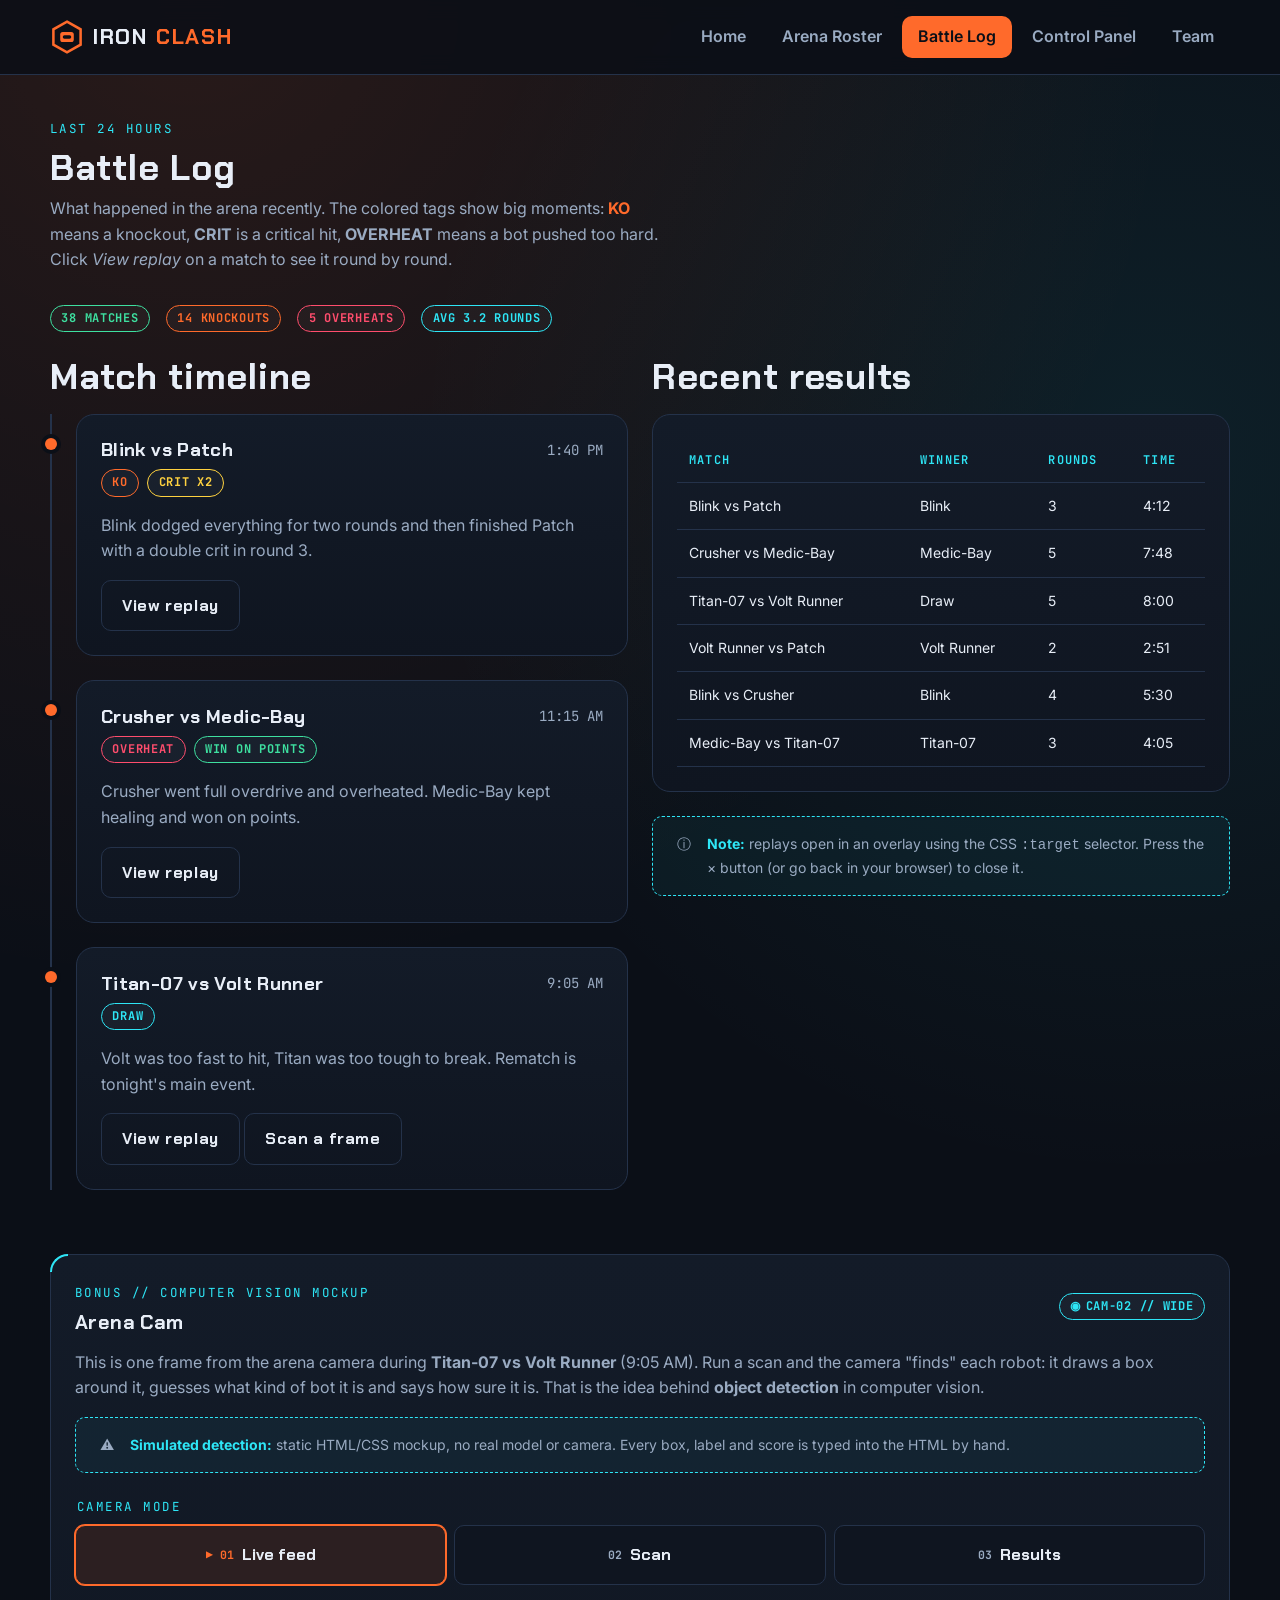
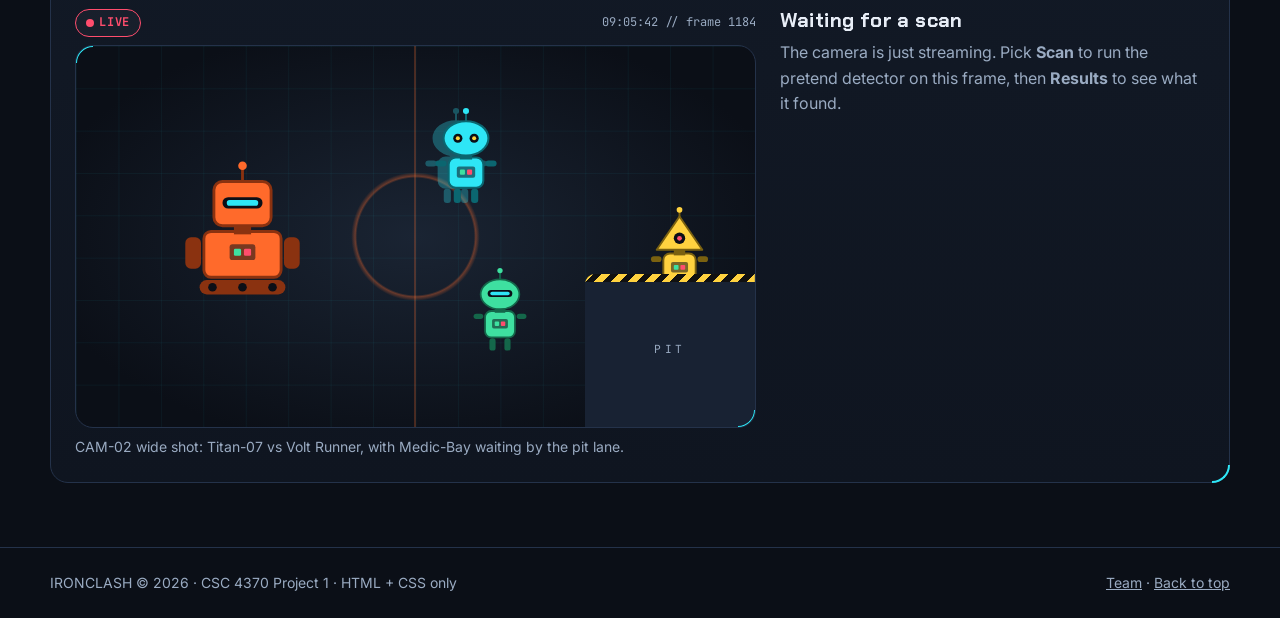
==== commit df59b02c: "added arena cam computer vision overlay to the battle log (bonus feature)" ====
--- a/battle-log.html
+++ b/battle-log.html
@@ -101,7 +101,7 @@
 
       <section aria-labelledby="results-title">
         <h2 id="results-title">Recent results</h2>
-        <div class="panel table-wrap" tabindex="0" role="region" aria-labelledby="results-title">
+        <div class="panel table-wrap">
           <table class="results-table">
             <caption class="sr-only">Last six match results</caption>
             <thead>
@@ -286,17 +286,17 @@
       <span class="eyebrow">Replay // 1:40 PM</span>
       <h2 id="r1-title">Blink vs Patch</h2>
       <div class="round">
-        <h3>Round 1</h3>
+        <h4>Round 1</h4>
         <div class="stat"><span>BLINK</span><span class="bar"><span class="fill fill-green" style="--val:100%"></span></span><span>100</span></div>
         <div class="stat"><span>PATCH</span><span class="bar"><span class="fill fill-green" style="--val:86%"></span></span><span>86</span></div>
       </div>
       <div class="round">
-        <h3>Round 2</h3>
+        <h4>Round 2</h4>
         <div class="stat"><span>BLINK</span><span class="bar"><span class="fill fill-green" style="--val:91%"></span></span><span>91</span></div>
         <div class="stat"><span>PATCH</span><span class="bar"><span class="fill" style="--val:54%"></span></span><span>54</span></div>
       </div>
       <div class="round">
-        <h3>Round 3 <span class="chip chip-orange">KO</span></h3>
+        <h4>Round 3 <span class="chip chip-orange">KO</span></h4>
         <div class="stat"><span>BLINK</span><span class="bar"><span class="fill fill-green" style="--val:64%"></span></span><span>64</span></div>
         <div class="stat"><span>PATCH</span><span class="bar"><span class="fill fill-red" style="--val:0%"></span></span><span>0</span></div>
       </div>
@@ -309,17 +309,17 @@
       <span class="eyebrow">Replay // 11:15 AM</span>
       <h2 id="r2-title">Crusher vs Medic-Bay</h2>
       <div class="round">
-        <h3>Round 1</h3>
+        <h4>Round 1</h4>
         <div class="stat"><span>CRUSHER</span><span class="bar"><span class="fill fill-green" style="--val:95%"></span></span><span>95</span></div>
         <div class="stat"><span>MEDIC</span><span class="bar"><span class="fill" style="--val:62%"></span></span><span>62</span></div>
       </div>
       <div class="round">
-        <h3>Round 3 <span class="chip chip-red">OVERHEAT</span></h3>
+        <h4>Round 3 <span class="chip chip-red">OVERHEAT</span></h4>
         <div class="stat"><span>CRUSHER</span><span class="bar"><span class="fill" style="--val:48%"></span></span><span>48</span></div>
         <div class="stat"><span>MEDIC</span><span class="bar"><span class="fill fill-green" style="--val:70%"></span></span><span>70</span></div>
       </div>
       <div class="round">
-        <h3>Round 5 <span class="chip chip-green">Points</span></h3>
+        <h4>Round 5 <span class="chip chip-green">Points</span></h4>
         <div class="stat"><span>CRUSHER</span><span class="bar"><span class="fill fill-red" style="--val:22%"></span></span><span>22</span></div>
         <div class="stat"><span>MEDIC</span><span class="bar"><span class="fill fill-green" style="--val:58%"></span></span><span>58</span></div>
       </div>
@@ -332,12 +332,12 @@
       <span class="eyebrow">Replay // 9:05 AM</span>
       <h2 id="r3-title">Titan-07 vs Volt Runner</h2>
       <div class="round">
-        <h3>Round 1</h3>
+        <h4>Round 1</h4>
         <div class="stat"><span>TITAN</span><span class="bar"><span class="fill fill-green" style="--val:99%"></span></span><span>99</span></div>
         <div class="stat"><span>VOLT</span><span class="bar"><span class="fill fill-green" style="--val:90%"></span></span><span>90</span></div>
       </div>
       <div class="round">
-        <h3>Round 5 <span class="chip chip-cyan">Draw</span></h3>
+        <h4>Round 5 <span class="chip chip-cyan">Draw</span></h4>
         <div class="stat"><span>TITAN</span><span class="bar"><span class="fill fill-green" style="--val:71%"></span></span><span>71</span></div>
         <div class="stat"><span>VOLT</span><span class="bar"><span class="fill fill-green" style="--val:71%"></span></span><span>71</span></div>
       </div>
--- a/css/arena-cam.css
+++ b/css/arena-cam.css
@@ -0,0 +1,550 @@
+/* =========================================
+   arena-cam.css
+   bonus feature: arena cam (computer vision overlay mockup)
+   battle log page only. three modes picked with radios: live feed > scan > results
+   its keyframes are at the bottom of animations.css
+   ========================================= */
+
+/* ---------- 1. section + mode buttons ---------- */
+.cam {
+  margin-top: var(--space-5);
+  scroll-margin-top: 6rem;
+}
+
+/* each class gets one color, boxes and list rows both read --c */
+.det-tank { --c: var(--accent); }
+.det-speed { --c: var(--cyan); }
+.det-support { --c: var(--green); }
+.det-unsure { --c: var(--yellow); }
+
+.cam-modes {
+  margin-top: var(--space-4);
+}
+
+.cam-mode-row {
+  display: grid;
+  grid-template-columns: repeat(3, 1fr);
+  gap: var(--space-2);
+}
+
+/* the radio is hidden inside each label, the label looks like a hud button */
+.cam-mode {
+  position: relative;
+  display: flex;
+  flex-direction: column;
+  align-items: center;
+  gap: var(--space-1);
+  padding: var(--space-2);
+  border: 1px solid var(--line);
+  border-radius: var(--radius);
+  background: var(--bg-2);
+  font-family: var(--font-head);
+  font-weight: 700;
+  text-align: center;
+  cursor: pointer;
+  transition: border-color var(--speed), background var(--speed);
+}
+
+.cam-mode:hover {
+  border-color: var(--cyan);
+}
+
+.cam-step {
+  font-family: var(--font-mono);
+  font-size: 0.72rem;
+  color: var(--muted);
+}
+
+.cam-mode:has(input:checked) {
+  border-color: var(--accent);
+  background: color-mix(in srgb, var(--accent) 12%, var(--bg-2));
+  box-shadow: 0 0 0 1px var(--accent);
+}
+
+/* the step number turns orange too, so it isn't only the border that changes */
+.cam-mode:has(input:checked) .cam-step {
+  color: var(--accent);
+}
+
+.cam-mode:has(input:checked) .cam-step::before {
+  content: "\25B6  ";
+}
+
+.cam-mode:has(input:focus-visible),
+.cf:has(input:focus-visible) {
+  outline: 3px solid var(--yellow);
+  outline-offset: 3px;
+}
+
+/* ---------- 2. layout: frame + side panel ---------- */
+.cam-body {
+  display: grid;
+  gap: var(--space-4);
+  margin-top: var(--space-4);
+}
+
+.cam-view {
+  margin: 0;
+  min-width: 0;
+}
+
+.cam-view figcaption {
+  margin-top: var(--space-2);
+  font-size: var(--fs-sm);
+  color: var(--muted);
+}
+
+.cam-bar {
+  display: flex;
+  flex-wrap: wrap;
+  justify-content: space-between;
+  align-items: center;
+  gap: var(--space-2);
+  margin-bottom: var(--space-2);
+}
+
+.cam-time {
+  font-family: var(--font-mono);
+  font-size: 0.75rem;
+  color: var(--muted);
+}
+
+/* ---------- 3. the camera frame ---------- */
+
+/* arena floor: center ring + halfway line + dark vignette, all gradients */
+.cam-frame {
+  position: relative;
+  aspect-ratio: 16 / 9;
+  overflow: hidden;
+  border: 1px solid var(--line);
+  border-radius: var(--radius-lg);
+  background:
+    radial-gradient(circle at 50% 50%, transparent 15%, rgba(255, 106, 43, 0.35) 15.5%, transparent 16.5%),
+    linear-gradient(90deg, transparent calc(50% - 1px), rgba(255, 106, 43, 0.25) calc(50% - 1px), rgba(255, 106, 43, 0.25) calc(50% + 1px), transparent calc(50% + 1px)),
+    radial-gradient(ellipse at center, #1a2433, var(--bg) 80%);
+}
+
+/* grid on its own layer so it can flicker without moving the floor */
+.cam-grid {
+  position: absolute;
+  inset: 0;
+  background:
+    linear-gradient(rgba(46, 230, 246, 0.1) 1px, transparent 1px) 0 0 / 6.25% 11.11%,
+    linear-gradient(90deg, rgba(46, 230, 246, 0.1) 1px, transparent 1px) 0 0 / 6.25% 11.11%;
+  opacity: 0.5;
+  pointer-events: none;
+}
+
+/* each bot is placed with --x / --y / --w set inline in the html */
+.cam-obj {
+  position: absolute;
+  left: var(--x);
+  top: var(--y);
+  width: var(--w);
+}
+
+.cam-obj img {
+  width: 100%;
+  position: relative;
+  z-index: 1;
+  transition: filter 0.4s ease;
+}
+
+/* volt is moving fast, so it gets a slight blur and a ghost trail */
+.obj-blur img {
+  filter: blur(0.6px) drop-shadow(-10px 0 0 rgba(46, 230, 246, 0.3));
+}
+
+/* hazard-striped wall in the corner that hides half of one bot */
+.pit-wall {
+  position: absolute;
+  right: 0;
+  bottom: 0;
+  width: 25%;
+  height: 40%;
+  z-index: 2;
+  display: grid;
+  place-items: center;
+  font-family: var(--font-mono);
+  font-size: 0.7rem;
+  letter-spacing: 0.3em;
+  color: var(--muted);
+  background:
+    repeating-linear-gradient(-45deg, var(--yellow) 0 6px, #111 6px 12px) top / 100% 8px no-repeat,
+    var(--panel-2);
+  border-top-left-radius: var(--radius);
+}
+
+/* the scan beam is as tall as the frame and slides from above to below it */
+.cam-beam {
+  position: absolute;
+  inset: 0;
+  z-index: 4;
+  background: linear-gradient(180deg, transparent 70%, rgba(46, 230, 246, 0.2) 95%, rgba(46, 230, 246, 0.9) 100%);
+  transform: translateY(-100%);
+  opacity: 0;
+  pointer-events: none;
+}
+
+/* the frame's hud corners sit above the bots */
+.cam-frame.hud-corners::before,
+.cam-frame.hud-corners::after {
+  z-index: 5;
+}
+
+/* ---------- 4. bounding boxes + tags ---------- */
+
+/* box wraps the bot's picture. --bx trims the empty sides of the svg, --bb trims the bottom */
+.det {
+  position: absolute;
+  top: -2%;
+  right: var(--bx, 16%);
+  bottom: var(--bb, 2%);
+  left: var(--bx, 16%);
+  z-index: 3;
+  border: 1px solid var(--c);
+  background: color-mix(in srgb, var(--c) 8%, transparent);
+  opacity: 0;
+  transition: filter var(--speed);
+}
+
+/* corner brackets, same trick as .hud-corners */
+.det::before,
+.det::after {
+  content: "";
+  position: absolute;
+  width: 10px;
+  height: 10px;
+  border: 3px solid var(--c);
+}
+
+.det::before {
+  top: -3px;
+  left: -3px;
+  border-right: 0;
+  border-bottom: 0;
+}
+
+.det::after {
+  bottom: -3px;
+  right: -3px;
+  border-left: 0;
+  border-top: 0;
+}
+
+/* low confidence = dashed box, so it reads as "maybe" even without color */
+.det-unsure .det {
+  border-style: dashed;
+}
+
+/* label above the box: name, class, score, threat */
+.det-tag {
+  position: absolute;
+  left: -3px;
+  bottom: calc(100% + 3px);
+  display: flex;
+  align-items: center;
+  gap: 0.35em;
+  padding: 0.1rem 0.35rem;
+  white-space: nowrap;
+  font-family: var(--font-mono);
+  font-size: 0.6rem;
+  font-weight: 700;
+  color: var(--bg);
+  background: var(--c);
+  border-radius: 3px;
+}
+
+/* tag for a bot on the right edge grows to the left instead */
+.det-tag.tag-end {
+  left: auto;
+  right: -3px;
+}
+
+.det-tag .chip {
+  padding: 0 0.35rem;
+  font-size: 0.6rem;
+  background: var(--bg);
+}
+
+/* on phones the tags only show name + score, the list below has the rest */
+.tag-more {
+  display: none;
+}
+
+/* ---------- 5. side panel ---------- */
+.cam-out h3 {
+  font-size: var(--fs-lg);
+  margin-bottom: var(--space-2);
+}
+
+/* one block per mode, all hidden until their radio is checked */
+.out-idle,
+.out-scan,
+.out-result,
+.cam-status .chip {
+  display: none;
+}
+
+.cam-progress .fill {
+  animation: none;
+}
+
+.cam-steps {
+  margin: var(--space-3) 0;
+  padding-left: 1.2rem;
+  font-size: var(--fs-sm);
+  color: var(--muted);
+}
+
+.cam-steps li {
+  margin-bottom: var(--space-1);
+}
+
+/* class filter - small pill buttons */
+.cam-filter {
+  display: flex;
+  flex-wrap: wrap;
+  gap: var(--space-2);
+  margin-bottom: var(--space-3);
+}
+
+.cf {
+  position: relative;
+  padding: 0.2rem 0.75rem;
+  border: 1px solid var(--line);
+  border-radius: 999px;
+  font-family: var(--font-mono);
+  font-size: 0.75rem;
+  text-transform: uppercase;
+  cursor: pointer;
+}
+
+.cf:hover {
+  border-color: var(--cyan);
+}
+
+.cf:has(input:checked) {
+  border-color: var(--cyan);
+  color: var(--cyan);
+  background: rgba(46, 230, 246, 0.1);
+}
+
+.det-list {
+  list-style: none;
+  margin: 0 0 var(--space-3);
+  padding: 0;
+  display: grid;
+  gap: var(--space-3);
+}
+
+.det-row {
+  padding: var(--space-3);
+  border: 1px solid var(--line);
+  border-left: 3px solid var(--c);
+  border-radius: var(--radius);
+  background: var(--bg-2);
+  font-size: var(--fs-sm);
+  transition: filter var(--speed);
+}
+
+.det-row.det-unsure {
+  border-style: dashed;
+  border-left-style: solid;
+}
+
+.det-head {
+  display: flex;
+  flex-wrap: wrap;
+  align-items: center;
+  justify-content: space-between;
+  gap: var(--space-2);
+  margin-bottom: var(--space-2);
+}
+
+.det-head strong {
+  font-family: var(--font-head);
+  font-size: var(--fs-base);
+}
+
+.det-row .stat {
+  grid-template-columns: 3rem 1fr 2.5rem;
+}
+
+.det-row p {
+  margin-top: var(--space-2);
+}
+
+/* white tick on each confidence bar at 0.50 = the cut-off */
+.conf {
+  position: relative;
+}
+
+.conf::after {
+  content: "";
+  position: absolute;
+  left: 50%;
+  top: 0;
+  bottom: 0;
+  width: 2px;
+  background: var(--text);
+}
+
+.cam-cutoff {
+  font-family: var(--font-mono);
+  font-size: 0.75rem;
+  color: var(--muted);
+}
+
+/* ---------- 6. mode: live feed (idle) ---------- */
+.cam:has(#cam-live:checked) .out-idle {
+  display: block;
+}
+
+.cam:has(#cam-live:checked) .st-idle {
+  display: inline-flex;
+}
+
+.rec-dot {
+  width: 8px;
+  height: 8px;
+  border-radius: 50%;
+  background: var(--red);
+  animation: blink 1.2s steps(2) infinite;
+}
+
+/* ---------- 7. mode: scan ---------- */
+.cam:has(#cam-scan:checked) .out-scan {
+  display: block;
+}
+
+.cam:has(#cam-scan:checked) .st-scan {
+  display: inline-flex;
+}
+
+.cursor {
+  animation: blink 0.8s steps(2) infinite;
+}
+
+/* beam sweeps, grid flickers */
+.cam:has(#cam-scan:checked) .cam-beam {
+  opacity: 1;
+  animation: cam-sweep 1.6s linear infinite;
+}
+
+.cam:has(#cam-scan:checked) .cam-grid {
+  animation: cam-flicker 1.2s steps(6) infinite;
+}
+
+/* bots go grey while the "detector" looks at them */
+.cam:has(#cam-scan:checked) .cam-obj img {
+  filter: grayscale(1) brightness(1.2) contrast(1.2);
+}
+
+/* progress bar fills once, reusing bar-grow from the stat bars */
+.cam:has(#cam-scan:checked) .cam-progress .fill {
+  animation: bar-grow 2.4s linear both;
+}
+
+/* each pipeline step fades in one after the other */
+.cam:has(#cam-scan:checked) .cam-steps li {
+  animation: fade-up 0.4s ease both;
+}
+
+.cam-steps li:nth-child(2) { animation-delay: 0.6s; }
+.cam-steps li:nth-child(3) { animation-delay: 1.2s; }
+.cam-steps li:nth-child(4) { animation-delay: 1.8s; }
+
+/* once the bar is full the results button pulses to say "next" */
+.cam:has(#cam-scan:checked) label[for="cam-results"] {
+  animation: pulse 1.8s ease-out 2.4s infinite;
+}
+
+/* ---------- 8. mode: results ---------- */
+.cam:has(#cam-results:checked) .out-result {
+  display: block;
+}
+
+.cam:has(#cam-results:checked) .st-result {
+  display: inline-flex;
+}
+
+/* boxes snap on one by one (--d is set inline on each box) */
+.cam:has(#cam-results:checked) .det {
+  animation: box-lock 0.45s cubic-bezier(0.2, 0.8, 0.2, 1) var(--d) both;
+}
+
+/* tag pops in just after its box */
+.cam:has(#cam-results:checked) .det-tag {
+  animation: pop-in 0.35s ease calc(var(--d) + 0.35s) both;
+}
+
+/* class filter: fade out what doesn't match (filter, since the box animation uses opacity) */
+.cam:has(#cf-tank:checked) .cam-obj:not(.det-tank) .det,
+.cam:has(#cf-speed:checked) .cam-obj:not(.det-speed) .det,
+.cam:has(#cf-support:checked) .cam-obj:not(.det-support) .det,
+.cam:has(#cf-tank:checked) .det-row:not(.det-tank),
+.cam:has(#cf-speed:checked) .det-row:not(.det-speed),
+.cam:has(#cf-support:checked) .det-row:not(.det-support) {
+  filter: grayscale(1) opacity(0.25);
+}
+
+/* ---------- 9. media queries ---------- */
+
+/* tablet: buttons go in one line, detections in two columns */
+@media (min-width: 640px) {
+  .cam-mode {
+    flex-direction: row;
+    justify-content: center;
+    gap: var(--space-2);
+    padding: var(--space-3);
+  }
+
+  .det-list {
+    grid-template-columns: repeat(2, 1fr);
+  }
+
+  .det-tag {
+    font-size: 0.68rem;
+  }
+
+  .tag-more {
+    display: inline;
+  }
+
+  .det-tag .tag-more.chip {
+    display: inline-flex;
+  }
+}
+
+/* desktop: frame on the left, panel on the right */
+@media (min-width: 960px) {
+  .cam-body {
+    grid-template-columns: 1.6fr 1fr;
+    align-items: start;
+  }
+
+  .det-list {
+    grid-template-columns: 1fr;
+  }
+}
+
+/* reduced motion: no sweep or flicker, boxes and steps just appear */
+@media (prefers-reduced-motion: reduce) {
+  .cam:has(#cam-scan:checked) .cam-beam {
+    display: none;
+  }
+
+  .cam .cam-grid,
+  .cam .cam-mode,
+  .cam .rec-dot,
+  .cam .cursor {
+    animation: none !important;
+  }
+
+  .cam .det,
+  .cam .det-tag,
+  .cam .cam-steps li {
+    animation-delay: 0s !important;
+  }
+}
--- a/css/animations.css
+++ b/css/animations.css
@@ -115,3 +115,30 @@
 .roster-grid .bot:nth-child(4) { animation-delay: 0.24s; }
 .roster-grid .bot:nth-child(5) { animation-delay: 0.32s; }
 .roster-grid .bot:nth-child(6) { animation-delay: 0.4s; }
+
+/* =========================================
+   bonus: arena cam (battle log page)
+   it also reuses blink, bar-grow, fade-up, pop-in and pulse from above
+   ========================================= */
+
+/* arena cam: beam slides down the frame (in % so it fits any frame size) */
+@keyframes cam-sweep {
+  from { transform: translateY(-100%); }
+  to { transform: translateY(5%); }
+}
+
+/* arena cam: grid lines flicker while the frame is being "analyzed" */
+@keyframes cam-flicker {
+  0%, 100% { opacity: 0.5; }
+  20% { opacity: 1; }
+  40% { opacity: 0.25; }
+  60% { opacity: 0.9; }
+  80% { opacity: 0.4; }
+}
+
+/* arena cam: a bounding box snaps down onto a detected bot */
+@keyframes box-lock {
+  0% { opacity: 0; transform: scale(1.35); }
+  60% { opacity: 1; }
+  100% { opacity: 1; transform: scale(1); }
+}
